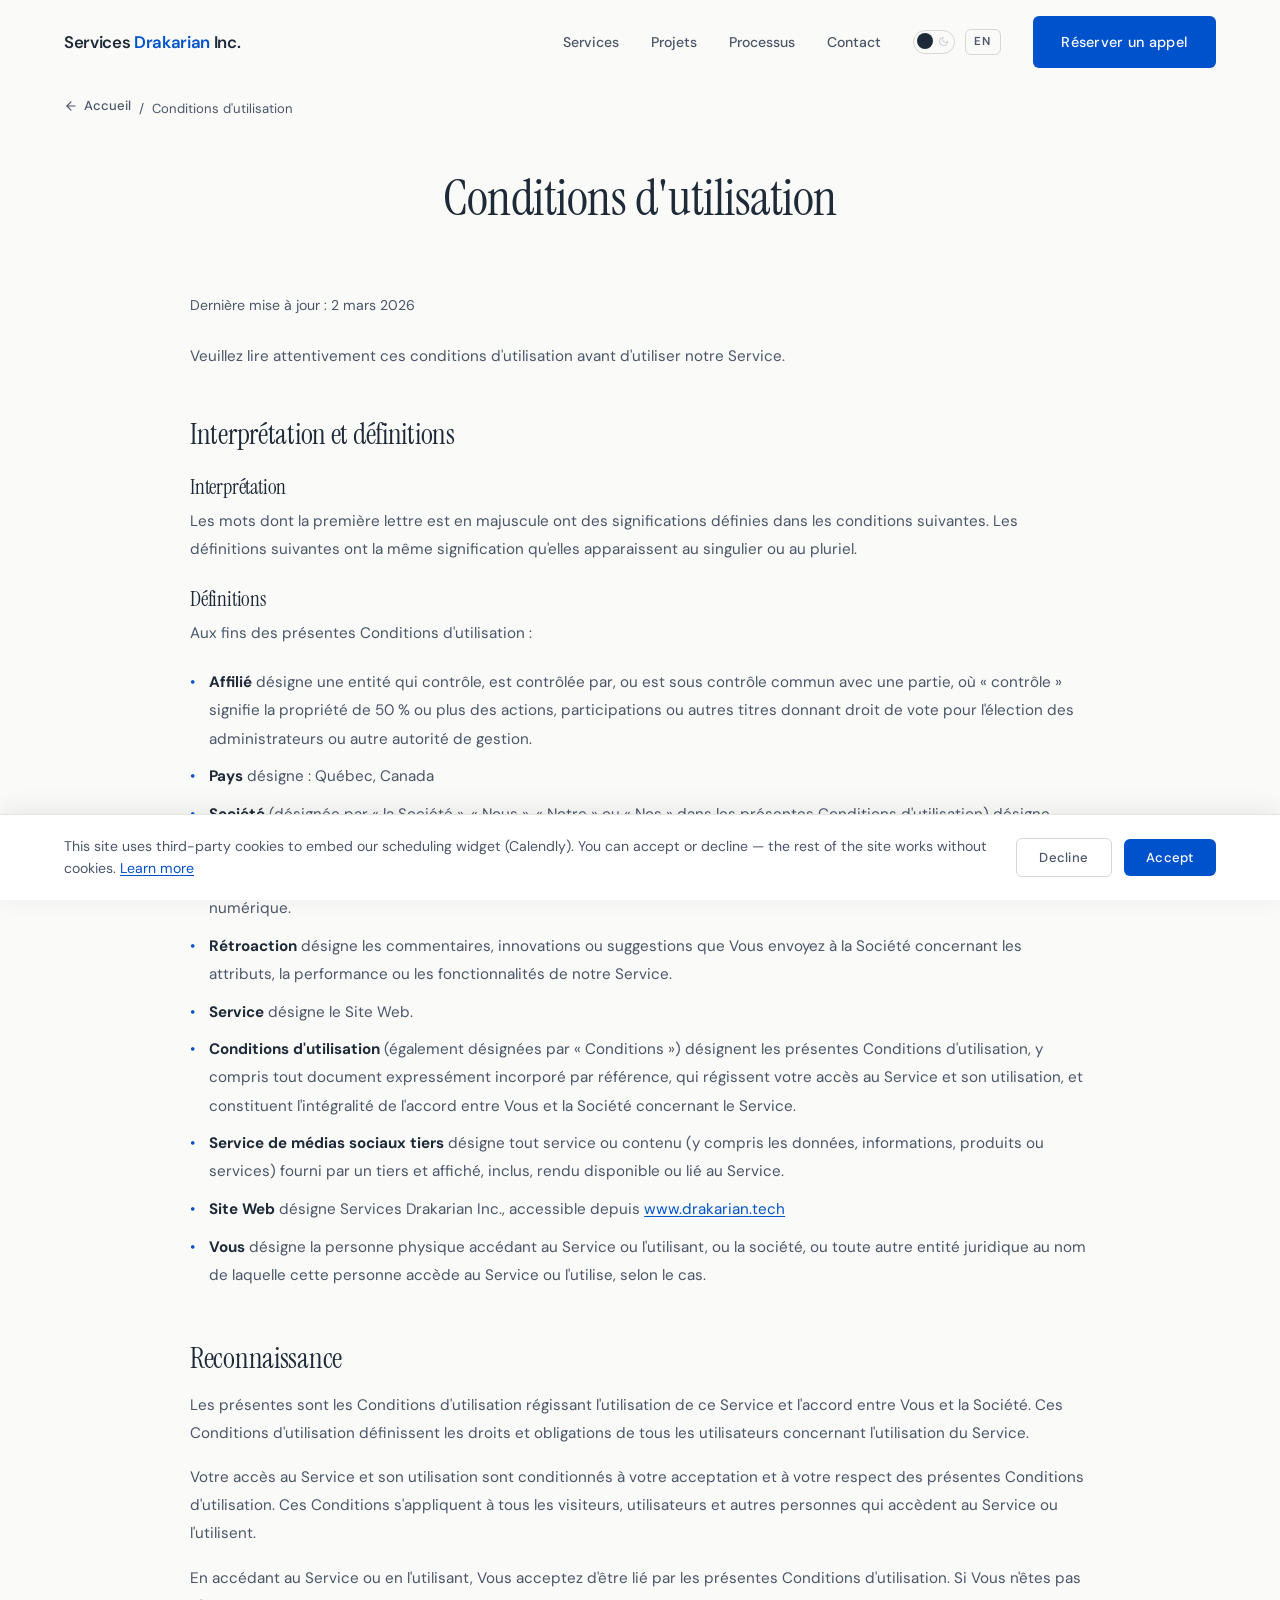
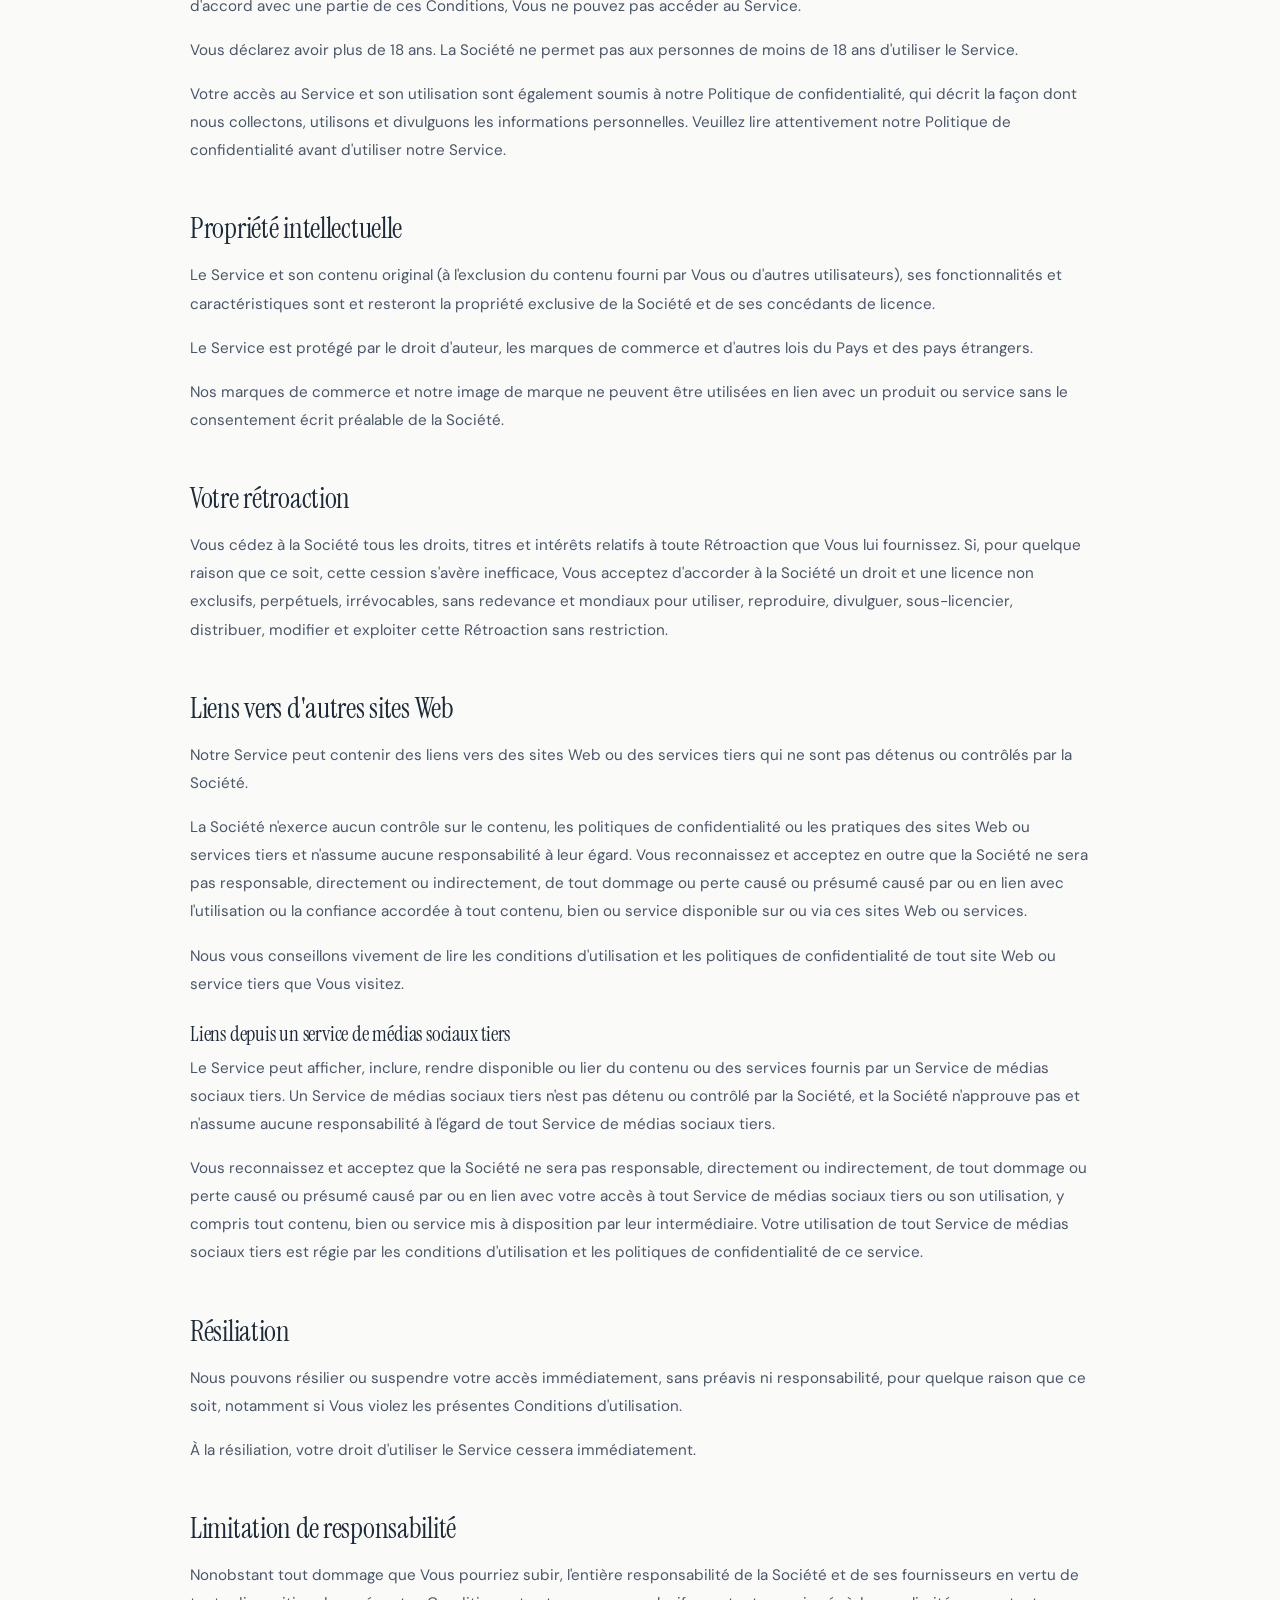
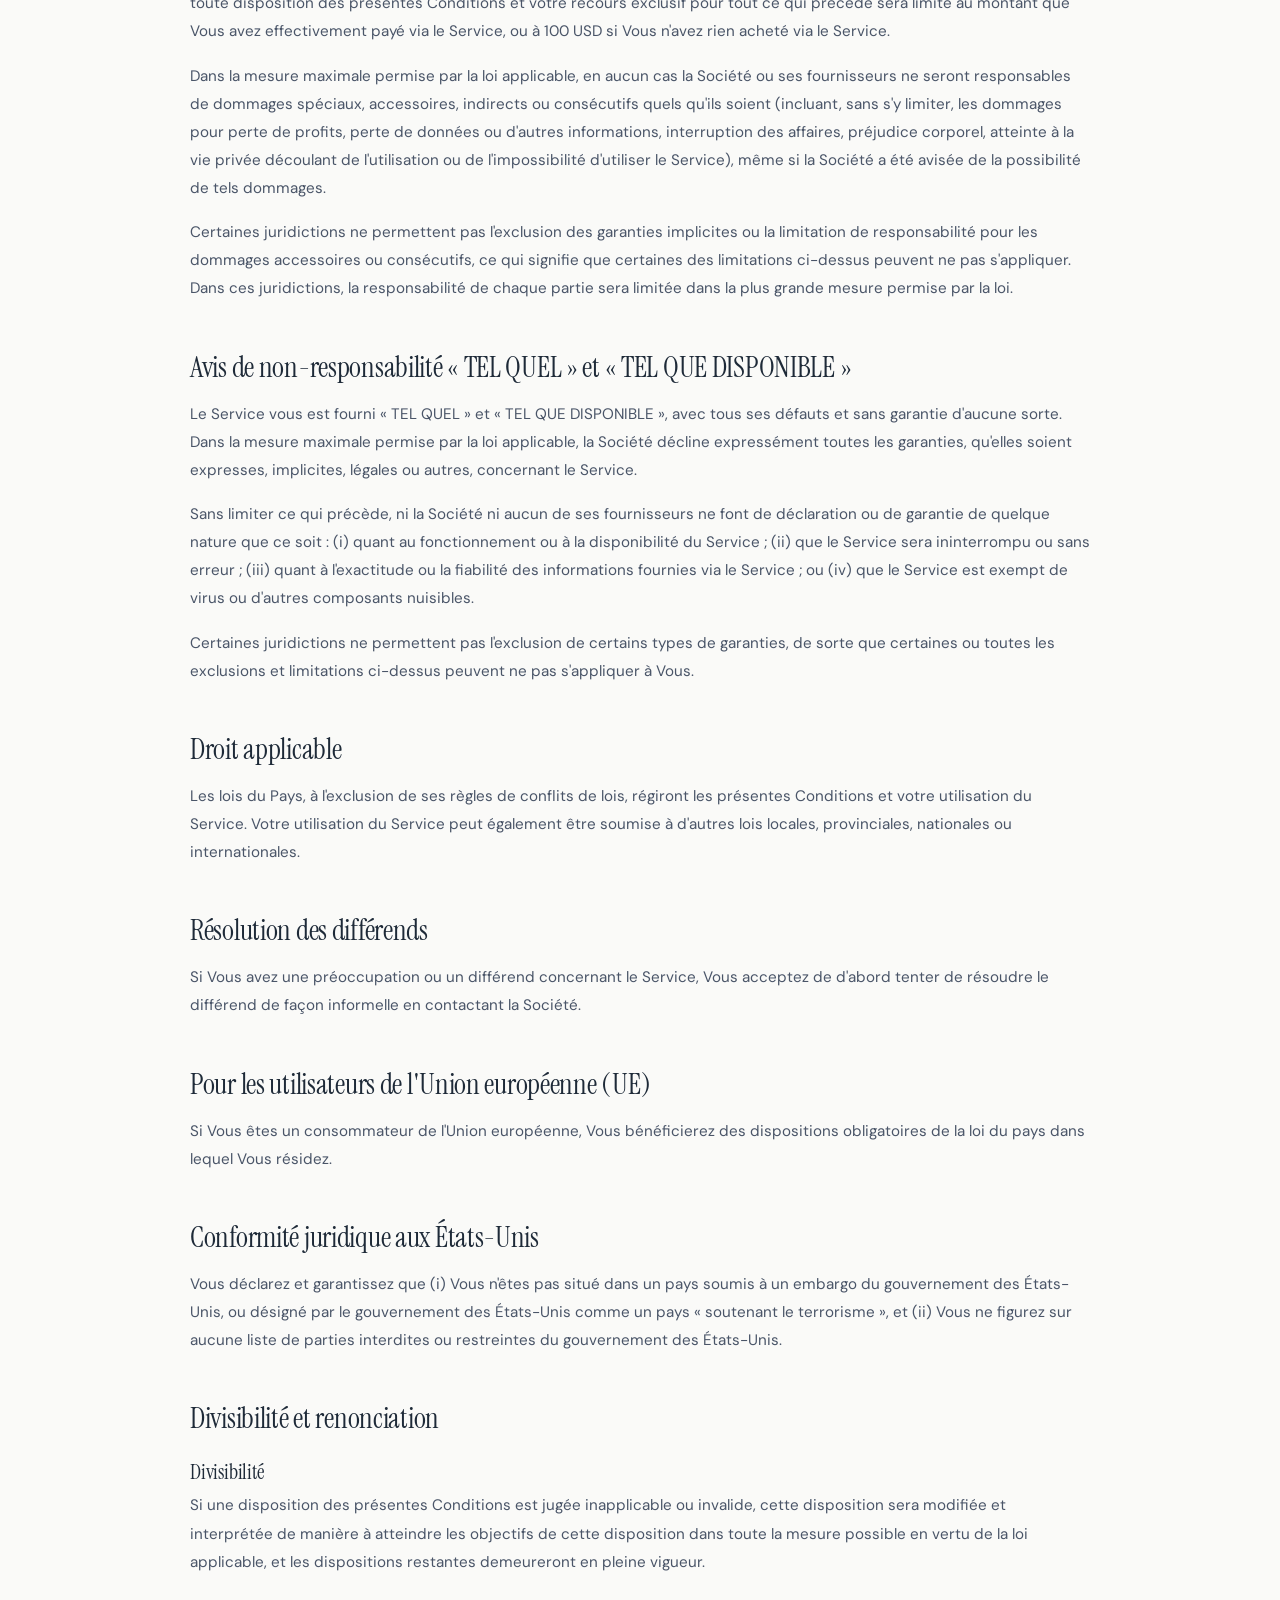
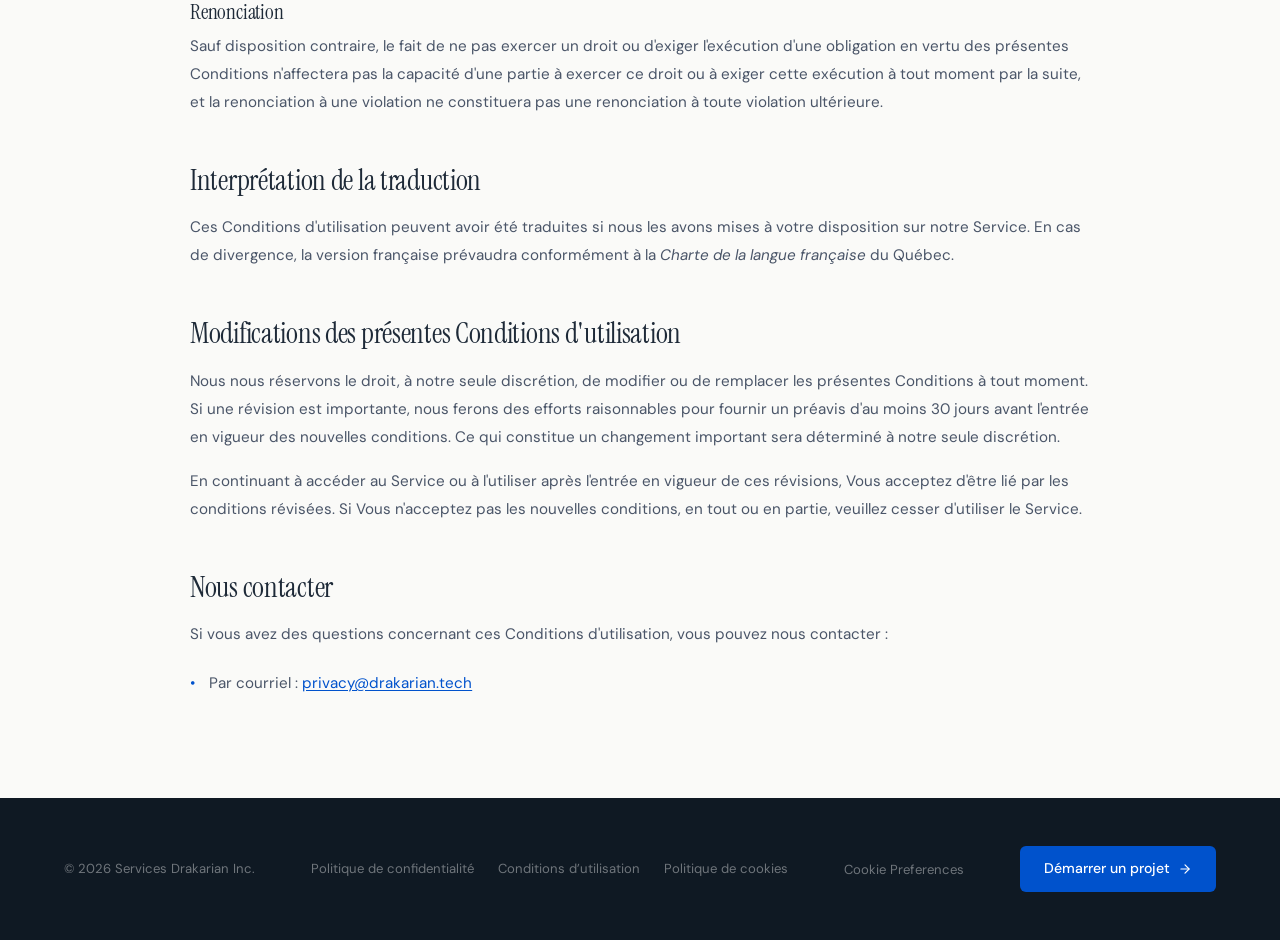
==== conditions-utilisation.html @ bc021559 "added cookie, privacy and t&cs" ====
<!DOCTYPE html>
<html lang="fr-CA">
<head>
  <meta charset="UTF-8">
  <meta name="viewport" content="width=device-width, initial-scale=1.0">
  <title>Conditions d'utilisation — Services Drakarian Inc.</title>
  <meta name="description" content="Conditions d'utilisation de Services Drakarian Inc. — consultez les conditions r&eacute;gissant l'acc&egrave;s et l'utilisation de notre site Web.">
  <meta name="robots" content="index, follow">
  <link rel="canonical" href="https://drakarian.tech/conditions-utilisation.html">
  <link rel="preconnect" href="https://fonts.googleapis.com">
  <link rel="preconnect" href="https://fonts.gstatic.com" crossorigin>
  <link href="https://fonts.googleapis.com/css2?family=DM+Sans:ital,opsz,wght@0,9..40,300;0,9..40,400;0,9..40,500;0,9..40,600;1,9..40,400&family=Instrument+Serif:ital@0;1&display=swap" rel="stylesheet">
  <script>
    (function(){
      var t = localStorage.getItem('drak-theme');
      if (!t) t = window.matchMedia('(prefers-color-scheme:dark)').matches ? 'dark' : 'light';
      document.documentElement.setAttribute('data-theme', t);
    })();
  </script>
  <link rel="icon" type="image/png" href="./favicon-96x96.png" sizes="96x96">
  <link rel="icon" type="image/svg+xml" href="./favicon.svg">
  <link rel="shortcut icon" href="./favicon.ico">
  <link rel="apple-touch-icon" sizes="180x180" href="./apple-touch-icon.png">

  <!-- Cookie Consent (GDPR / Law 25) -->
  <link rel="stylesheet" href="./cookie-consent.css">

  <style>
    :root {
      --color-bg: #FAFAF8; --color-bg-alt: #F0EFEB; --color-bg-dark: #0F1923; --color-bg-dark-alt: #162231;
      --color-text: #1E2A38; --color-text-secondary: #4A5568; --color-text-light: #CBD5E0; --color-text-on-dark: #E8ECF0;
      --color-accent: #0052CC; --color-accent-hover: #003D99; --color-accent-subtle: rgba(0,82,204,0.08);
      --color-border: #D8D6D0; --color-border-light: #E8E6E2; --color-card-bg: #FFFFFF;
      --color-nav-scrolled: rgba(250,250,248,0.92); --color-stat-bg: #FFFFFF;
      --font-heading: 'Instrument Serif', Georgia, serif; --font-body: 'DM Sans', -apple-system, sans-serif;
      --container: min(1200px, 90vw); --container-narrow: min(900px, 90vw);
      --space-xs: 0.5rem; --space-sm: 1rem; --space-md: 1.5rem; --space-lg: 3rem; --space-xl: 5rem; --space-2xl: 8rem;
      --radius: 6px; --radius-lg: 12px; --transition: 0.3s cubic-bezier(0.4,0,0.2,1);
    }
    [data-theme="dark"] {
      --color-bg: #0D1117; --color-bg-alt: #151B23; --color-bg-dark: #010409; --color-bg-dark-alt: #0D1117;
      --color-text: #E6EDF3; --color-text-secondary: #8B949E; --color-text-light: #8B949E; --color-text-on-dark: #E6EDF3;
      --color-accent: #4493F8; --color-accent-hover: #6DB1FF; --color-accent-subtle: rgba(68,147,248,0.1);
      --color-border: #30363D; --color-border-light: #21262D; --color-card-bg: #151B23;
      --color-nav-scrolled: rgba(13,17,23,0.92); --color-stat-bg: #151B23;
    }
    *, *::before, *::after { box-sizing: border-box; margin: 0; padding: 0; }
    html { scroll-behavior: smooth; scroll-padding-top: 80px; font-size: 16px; }
    body { font-family: var(--font-body); color: var(--color-text); background: var(--color-bg); line-height: 1.7; font-weight: 400; -webkit-font-smoothing: antialiased; overflow-x: hidden; transition: background 0.4s ease, color 0.4s ease; }
    a { color: inherit; text-decoration: none; }
    h1, h2, h3 { font-family: var(--font-heading); font-weight: 400; line-height: 1.15; letter-spacing: -0.01em; }
    p { color: var(--color-text-secondary); transition: color 0.4s ease; }

    /* Nav */
    .nav { position:fixed; top:0; left:0; right:0; z-index:1000; padding:1rem 0; transition:all var(--transition); background:transparent; }
    .nav.scrolled { background: var(--color-nav-scrolled); backdrop-filter:blur(20px); -webkit-backdrop-filter:blur(20px); border-bottom:1px solid var(--color-border-light); padding:0.7rem 0; }
    .nav__inner { width:var(--container); margin:0 auto; display:flex; align-items:center; justify-content:space-between; }
    .nav__logo { font-family:var(--font-body); font-size:1.05rem; font-weight:600; letter-spacing:-0.02em; color:var(--color-text); }
    .nav__logo span { color:var(--color-accent); }
    .nav__links { display:flex; align-items:center; gap:2rem; list-style:none; }
    .nav__links a:not(.btn) { font-size:0.88rem; font-weight:500; color:var(--color-text-secondary); transition:color var(--transition); }
    .nav__links a:not(.btn):hover { color:var(--color-text); }
    .btn { display:inline-flex; align-items:center; gap:0.5rem; padding:0.85rem 1.8rem; border-radius:var(--radius); font-family:var(--font-body); font-size:0.9rem; font-weight:500; letter-spacing:0.02em; cursor:pointer; border:none; transition:all var(--transition); white-space:nowrap; }
    .btn--primary { background:var(--color-accent); color:#fff; }
    .btn--primary:hover { background:var(--color-accent-hover); transform:translateY(-1px); box-shadow:0 4px 20px rgba(0,82,204,0.3); }
    [data-theme="dark"] .btn--primary:hover { box-shadow:0 4px 20px rgba(68,147,248,0.25); }
    .btn svg { width:16px; height:16px; }

    /* Toggles */
    .nav__toggles { display:flex; align-items:center; gap:0.6rem; }
    .theme-toggle {
      background:none; border:1.5px solid var(--color-border); border-radius:50px;
      cursor:pointer; width:42px; height:24px; position:relative; transition:all var(--transition); padding:0; flex-shrink:0;
    }
    .theme-toggle:hover { border-color:var(--color-accent); }
    .theme-toggle__thumb {
      width:16px; height:16px; border-radius:50%; background:var(--color-text);
      position:absolute; top:2.5px; left:3px; transition:all 0.4s cubic-bezier(0.68,-0.55,0.27,1.55);
    }
    [data-theme="dark"] .theme-toggle__thumb { left:21px; background:var(--color-accent); }
    .theme-toggle__icons { position:absolute; inset:0; display:flex; align-items:center; justify-content:space-between; padding:0 5px; pointer-events:none; }
    .theme-toggle__icons svg { width:11px; height:11px; opacity:0.5; }
    .theme-toggle__icons .icon-sun { stroke:#F59E0B; fill:none; }
    .theme-toggle__icons .icon-moon { stroke:#8B949E; fill:none; }
    .lang-toggle {
      background:none; border:1.5px solid var(--color-border); border-radius:var(--radius);
      cursor:pointer; padding:0.2rem 0.55rem; font-family:var(--font-body);
      font-size:0.72rem; font-weight:600; letter-spacing:0.06em; text-transform:uppercase;
      color:var(--color-text-secondary); transition:all var(--transition); line-height:1.5; flex-shrink:0;
    }
    .lang-toggle:hover { border-color:var(--color-accent); color:var(--color-accent); }

    .nav__right-group { display:flex; align-items:center; gap:0.6rem; }
    .nav__burger { display:none; background:none; border:none; cursor:pointer; padding:0.5rem; z-index:1001; }
    .nav__burger span { display:block; width:22px; height:1.5px; background:var(--color-text); margin:5px 0; transition:all var(--transition); }
    .nav__burger.active span:nth-child(1) { transform:rotate(45deg) translate(4px,4px); }
    .nav__burger.active span:nth-child(2) { opacity:0; }
    .nav__burger.active span:nth-child(3) { transform:rotate(-45deg) translate(5px,-5px); }
    .nav__mobile { display:none; position:fixed; inset:0; background:var(--color-bg); z-index:999; flex-direction:column; align-items:center; justify-content:center; gap:2rem; transition:background 0.4s ease; }
    .nav__mobile.active { display:flex; }
    .nav__mobile a { font-family:var(--font-heading); font-size:2rem; color:var(--color-text); }
    @media (max-width: 768px) { .nav__links { display:none; } .nav__burger { display:block; } }
    @media (min-width: 769px) { .nav__toggles--mobile { display:none !important; } }

    /* Breadcrumb */
    .breadcrumb { padding-top:calc(70px + 1.5rem); padding-bottom:0; width:var(--container); margin:0 auto; }
    .breadcrumb a { display:inline-flex; align-items:center; gap:0.35rem; font-size:0.82rem; font-weight:500; color:var(--color-text-secondary); transition:color var(--transition); }
    .breadcrumb a:hover { color:var(--color-accent); }
    .breadcrumb svg { width:14px; height:14px; }
    .breadcrumb span { font-size:0.82rem; color:var(--color-text-secondary); }

    /* Page header */
    .page-header { padding:var(--space-lg) 0 var(--space-lg); text-align:center; }
    .page-header h1 { font-size:clamp(2.2rem,4.5vw,3.2rem); margin-bottom:var(--space-sm); }

    /* Policy content */
    .policy { width:var(--container-narrow); margin:0 auto; padding:0 0 var(--space-xl); }
    .policy h2 { font-size:clamp(1.4rem,2.5vw,1.8rem); margin-top:var(--space-lg); margin-bottom:var(--space-sm); }
    .policy h3 { font-size:clamp(1.1rem,2vw,1.3rem); margin-top:var(--space-md); margin-bottom:var(--space-xs); }
    .policy p { font-size:0.95rem; line-height:1.85; margin-bottom:var(--space-sm); }
    .policy ul { list-style:none; margin-bottom:var(--space-sm); padding-left:0; }
    .policy ul li { font-size:0.95rem; line-height:1.85; color:var(--color-text-secondary); padding:0.3rem 0 0.3rem 1.2rem; position:relative; }
    .policy ul li::before { content:'\2022'; color:var(--color-accent); position:absolute; left:0; }
    .policy ul li strong { color:var(--color-text); }
    .policy a { color:var(--color-accent); text-decoration:underline; text-underline-offset:2px; }
    .policy a:hover { color:var(--color-accent-hover); }
    .policy .updated { font-size:0.88rem; color:var(--color-text-secondary); margin-bottom:var(--space-md); }

    /* Footer */
    .footer { padding:var(--space-lg) 0; background:var(--color-bg-dark); }
    .footer__inner { width:var(--container); margin:0 auto; display:flex; align-items:center; justify-content:space-between; flex-wrap:wrap; gap:1rem; }
    .footer__copy { font-size:0.82rem; color:rgba(255,255,255,0.4); }
    .footer__links { display:flex; gap:1.5rem; flex-wrap:wrap; }
    .footer__links a { font-size:0.82rem; color:rgba(255,255,255,0.4); transition:color var(--transition); }
    .footer__links a:hover { color:#fff; }
    .footer__cta { display:inline-flex; align-items:center; gap:0.5rem; padding:0.7rem 1.5rem; background:var(--color-accent); color:#fff; border-radius:var(--radius); font-size:0.88rem; font-weight:500; transition:all var(--transition); }
    .footer__cta:hover { background:var(--color-accent-hover); transform:translateY(-1px); }
    .footer__cta svg { width:14px; height:14px; }
    @media (max-width: 640px) { .footer__inner { flex-direction:column; text-align:center; } .footer__links { justify-content:center; } }
  </style>
</head>
<body>

  <!-- ===== Navigation ===== -->
  <nav class="nav" id="nav" aria-label="Navigation principale">
    <div class="nav__inner">
      <a href="./" class="nav__logo">Services <span>Drakarian</span> Inc.</a>

      <ul class="nav__links">
        <li><a href="./#services">Services</a></li>
        <li><a href="./#projects">Projets</a></li>
        <li><a href="./#process">Processus</a></li>
        <li><a href="./#contact">Contact</a></li>
        <li>
          <div class="nav__toggles">
            <button class="theme-toggle" aria-label="Basculer le mode sombre">
              <div class="theme-toggle__icons">
                <svg class="icon-sun" viewBox="0 0 24 24" stroke-width="2" stroke-linecap="round"><circle cx="12" cy="12" r="5"/><path d="M12 1v2M12 21v2M4.22 4.22l1.42 1.42M18.36 18.36l1.42 1.42M1 12h2M21 12h2M4.22 19.78l1.42-1.42M18.36 5.64l1.42-1.42"/></svg>
                <svg class="icon-moon" viewBox="0 0 24 24" stroke-width="2" stroke-linecap="round"><path d="M21 12.79A9 9 0 1 1 11.21 3 7 7 0 0 0 21 12.79z"/></svg>
              </div>
              <div class="theme-toggle__thumb"></div>
            </button>
            <button class="lang-toggle">EN</button>
          </div>
        </li>
        <li><a href="./#contact" class="btn btn--primary">R&eacute;server un appel</a></li>
      </ul>

      <div class="nav__right-group nav__toggles--mobile">
        <div class="nav__toggles">
          <button class="theme-toggle" aria-label="Basculer le mode sombre">
            <div class="theme-toggle__icons">
              <svg class="icon-sun" viewBox="0 0 24 24" stroke-width="2" stroke-linecap="round"><circle cx="12" cy="12" r="5"/><path d="M12 1v2M12 21v2M4.22 4.22l1.42 1.42M18.36 18.36l1.42 1.42M1 12h2M21 12h2M4.22 19.78l1.42-1.42M18.36 5.64l1.42-1.42"/></svg>
              <svg class="icon-moon" viewBox="0 0 24 24" stroke-width="2" stroke-linecap="round"><path d="M21 12.79A9 9 0 1 1 11.21 3 7 7 0 0 0 21 12.79z"/></svg>
            </div>
            <div class="theme-toggle__thumb"></div>
          </button>
          <button class="lang-toggle">EN</button>
        </div>
        <button class="nav__burger" id="burger" aria-label="Ouvrir le menu">
          <span></span><span></span><span></span>
        </button>
      </div>
    </div>
  </nav>

  <div class="nav__mobile" id="mobile-menu">
    <a href="./#services" class="mobile-link">Services</a>
    <a href="./#projects" class="mobile-link">Projets</a>
    <a href="./#process" class="mobile-link">Processus</a>
    <a href="./#contact" class="mobile-link">Contact</a>
    <a href="./#contact" class="btn btn--primary mobile-link">R&eacute;server un appel</a>
  </div>

  <!-- Breadcrumb -->
  <div class="breadcrumb">
    <a href="./">
      <svg viewBox="0 0 24 24" fill="none" stroke="currentColor" stroke-width="2" stroke-linecap="round" stroke-linejoin="round"><path d="M19 12H5"/><path d="m12 19-7-7 7-7"/></svg>
      Accueil
    </a>
    <span>&nbsp;/&nbsp;</span>
    <span>Conditions d'utilisation</span>
  </div>

  <!-- Header -->
  <header class="page-header">
    <h1>Conditions d'utilisation</h1>
  </header>

  <!-- Policy content -->
  <article class="policy">
    <p class="updated">Derni&egrave;re mise &agrave; jour : 2 mars 2026</p>
    <p>Veuillez lire attentivement ces conditions d'utilisation avant d'utiliser notre Service.</p>

    <h2>Interpr&eacute;tation et d&eacute;finitions</h2>
    <h3>Interpr&eacute;tation</h3>
    <p>Les mots dont la premi&egrave;re lettre est en majuscule ont des significations d&eacute;finies dans les conditions suivantes. Les d&eacute;finitions suivantes ont la m&ecirc;me signification qu'elles apparaissent au singulier ou au pluriel.</p>
    <h3>D&eacute;finitions</h3>
    <p>Aux fins des pr&eacute;sentes Conditions d'utilisation :</p>
    <ul>
      <li><strong>Affili&eacute;</strong> d&eacute;signe une entit&eacute; qui contr&ocirc;le, est contr&ocirc;l&eacute;e par, ou est sous contr&ocirc;le commun avec une partie, o&ugrave; &laquo;&nbsp;contr&ocirc;le&nbsp;&raquo; signifie la propri&eacute;t&eacute; de 50 % ou plus des actions, participations ou autres titres donnant droit de vote pour l'&eacute;lection des administrateurs ou autre autorit&eacute; de gestion.</li>
      <li><strong>Pays</strong> d&eacute;signe : Qu&eacute;bec, Canada</li>
      <li><strong>Soci&eacute;t&eacute;</strong> (d&eacute;sign&eacute;e par &laquo;&nbsp;la Soci&eacute;t&eacute;&nbsp;&raquo;, &laquo;&nbsp;Nous&nbsp;&raquo;, &laquo;&nbsp;Notre&nbsp;&raquo; ou &laquo;&nbsp;Nos&nbsp;&raquo; dans les pr&eacute;sentes Conditions d'utilisation) d&eacute;signe Services Drakarian Inc., 913-1310 rue Ottawa, H3C 0W9, Montr&eacute;al, QC, Canada.</li>
      <li><strong>Appareil</strong> d&eacute;signe tout appareil pouvant acc&eacute;der au Service, tel qu'un ordinateur, un t&eacute;l&eacute;phone cellulaire ou une tablette num&eacute;rique.</li>
      <li><strong>R&eacute;troaction</strong> d&eacute;signe les commentaires, innovations ou suggestions que Vous envoyez &agrave; la Soci&eacute;t&eacute; concernant les attributs, la performance ou les fonctionnalit&eacute;s de notre Service.</li>
      <li><strong>Service</strong> d&eacute;signe le Site Web.</li>
      <li><strong>Conditions d'utilisation</strong> (&eacute;galement d&eacute;sign&eacute;es par &laquo;&nbsp;Conditions&nbsp;&raquo;) d&eacute;signent les pr&eacute;sentes Conditions d'utilisation, y compris tout document express&eacute;ment incorpor&eacute; par r&eacute;f&eacute;rence, qui r&eacute;gissent votre acc&egrave;s au Service et son utilisation, et constituent l'int&eacute;gralit&eacute; de l'accord entre Vous et la Soci&eacute;t&eacute; concernant le Service.</li>
      <li><strong>Service de m&eacute;dias sociaux tiers</strong> d&eacute;signe tout service ou contenu (y compris les donn&eacute;es, informations, produits ou services) fourni par un tiers et affich&eacute;, inclus, rendu disponible ou li&eacute; au Service.</li>
      <li><strong>Site Web</strong> d&eacute;signe Services Drakarian Inc., accessible depuis <a href="https://www.drakarian.tech" rel="external nofollow noopener" target="_blank">www.drakarian.tech</a></li>
      <li><strong>Vous</strong> d&eacute;signe la personne physique acc&eacute;dant au Service ou l'utilisant, ou la soci&eacute;t&eacute;, ou toute autre entit&eacute; juridique au nom de laquelle cette personne acc&egrave;de au Service ou l'utilise, selon le cas.</li>
    </ul>

    <h2>Reconnaissance</h2>
    <p>Les pr&eacute;sentes sont les Conditions d'utilisation r&eacute;gissant l'utilisation de ce Service et l'accord entre Vous et la Soci&eacute;t&eacute;. Ces Conditions d'utilisation d&eacute;finissent les droits et obligations de tous les utilisateurs concernant l'utilisation du Service.</p>
    <p>Votre acc&egrave;s au Service et son utilisation sont conditionn&eacute;s &agrave; votre acceptation et &agrave; votre respect des pr&eacute;sentes Conditions d'utilisation. Ces Conditions s'appliquent &agrave; tous les visiteurs, utilisateurs et autres personnes qui acc&egrave;dent au Service ou l'utilisent.</p>
    <p>En acc&eacute;dant au Service ou en l'utilisant, Vous acceptez d'&ecirc;tre li&eacute; par les pr&eacute;sentes Conditions d'utilisation. Si Vous n'&ecirc;tes pas d'accord avec une partie de ces Conditions, Vous ne pouvez pas acc&eacute;der au Service.</p>
    <p>Vous d&eacute;clarez avoir plus de 18 ans. La Soci&eacute;t&eacute; ne permet pas aux personnes de moins de 18 ans d'utiliser le Service.</p>
    <p>Votre acc&egrave;s au Service et son utilisation sont &eacute;galement soumis &agrave; notre Politique de confidentialit&eacute;, qui d&eacute;crit la fa&ccedil;on dont nous collectons, utilisons et divulguons les informations personnelles. Veuillez lire attentivement notre Politique de confidentialit&eacute; avant d'utiliser notre Service.</p>

    <h2>Propri&eacute;t&eacute; intellectuelle</h2>
    <p>Le Service et son contenu original (&agrave; l'exclusion du contenu fourni par Vous ou d'autres utilisateurs), ses fonctionnalit&eacute;s et caract&eacute;ristiques sont et resteront la propri&eacute;t&eacute; exclusive de la Soci&eacute;t&eacute; et de ses conc&eacute;dants de licence.</p>
    <p>Le Service est prot&eacute;g&eacute; par le droit d'auteur, les marques de commerce et d'autres lois du Pays et des pays &eacute;trangers.</p>
    <p>Nos marques de commerce et notre image de marque ne peuvent &ecirc;tre utilis&eacute;es en lien avec un produit ou service sans le consentement &eacute;crit pr&eacute;alable de la Soci&eacute;t&eacute;.</p>

    <h2>Votre r&eacute;troaction</h2>
    <p>Vous c&eacute;dez &agrave; la Soci&eacute;t&eacute; tous les droits, titres et int&eacute;r&ecirc;ts relatifs &agrave; toute R&eacute;troaction que Vous lui fournissez. Si, pour quelque raison que ce soit, cette cession s'av&egrave;re inefficace, Vous acceptez d'accorder &agrave; la Soci&eacute;t&eacute; un droit et une licence non exclusifs, perp&eacute;tuels, irr&eacute;vocables, sans redevance et mondiaux pour utiliser, reproduire, divulguer, sous-licencier, distribuer, modifier et exploiter cette R&eacute;troaction sans restriction.</p>

    <h2>Liens vers d'autres sites Web</h2>
    <p>Notre Service peut contenir des liens vers des sites Web ou des services tiers qui ne sont pas d&eacute;tenus ou contr&ocirc;l&eacute;s par la Soci&eacute;t&eacute;.</p>
    <p>La Soci&eacute;t&eacute; n'exerce aucun contr&ocirc;le sur le contenu, les politiques de confidentialit&eacute; ou les pratiques des sites Web ou services tiers et n'assume aucune responsabilit&eacute; &agrave; leur &eacute;gard. Vous reconnaissez et acceptez en outre que la Soci&eacute;t&eacute; ne sera pas responsable, directement ou indirectement, de tout dommage ou perte caus&eacute; ou pr&eacute;sum&eacute; caus&eacute; par ou en lien avec l'utilisation ou la confiance accord&eacute;e &agrave; tout contenu, bien ou service disponible sur ou via ces sites Web ou services.</p>
    <p>Nous vous conseillons vivement de lire les conditions d'utilisation et les politiques de confidentialit&eacute; de tout site Web ou service tiers que Vous visitez.</p>
    <h3>Liens depuis un service de m&eacute;dias sociaux tiers</h3>
    <p>Le Service peut afficher, inclure, rendre disponible ou lier du contenu ou des services fournis par un Service de m&eacute;dias sociaux tiers. Un Service de m&eacute;dias sociaux tiers n'est pas d&eacute;tenu ou contr&ocirc;l&eacute; par la Soci&eacute;t&eacute;, et la Soci&eacute;t&eacute; n'approuve pas et n'assume aucune responsabilit&eacute; &agrave; l'&eacute;gard de tout Service de m&eacute;dias sociaux tiers.</p>
    <p>Vous reconnaissez et acceptez que la Soci&eacute;t&eacute; ne sera pas responsable, directement ou indirectement, de tout dommage ou perte caus&eacute; ou pr&eacute;sum&eacute; caus&eacute; par ou en lien avec votre acc&egrave;s &agrave; tout Service de m&eacute;dias sociaux tiers ou son utilisation, y compris tout contenu, bien ou service mis &agrave; disposition par leur interm&eacute;diaire. Votre utilisation de tout Service de m&eacute;dias sociaux tiers est r&eacute;gie par les conditions d'utilisation et les politiques de confidentialit&eacute; de ce service.</p>

    <h2>R&eacute;siliation</h2>
    <p>Nous pouvons r&eacute;silier ou suspendre votre acc&egrave;s imm&eacute;diatement, sans pr&eacute;avis ni responsabilit&eacute;, pour quelque raison que ce soit, notamment si Vous violez les pr&eacute;sentes Conditions d'utilisation.</p>
    <p>&Agrave; la r&eacute;siliation, votre droit d'utiliser le Service cessera imm&eacute;diatement.</p>

    <h2>Limitation de responsabilit&eacute;</h2>
    <p>Nonobstant tout dommage que Vous pourriez subir, l'enti&egrave;re responsabilit&eacute; de la Soci&eacute;t&eacute; et de ses fournisseurs en vertu de toute disposition des pr&eacute;sentes Conditions et votre recours exclusif pour tout ce qui pr&eacute;c&egrave;de sera limit&eacute; au montant que Vous avez effectivement pay&eacute; via le Service, ou &agrave; 100 USD si Vous n'avez rien achet&eacute; via le Service.</p>
    <p>Dans la mesure maximale permise par la loi applicable, en aucun cas la Soci&eacute;t&eacute; ou ses fournisseurs ne seront responsables de dommages sp&eacute;ciaux, accessoires, indirects ou cons&eacute;cutifs quels qu'ils soient (incluant, sans s'y limiter, les dommages pour perte de profits, perte de donn&eacute;es ou d'autres informations, interruption des affaires, pr&eacute;judice corporel, atteinte &agrave; la vie priv&eacute;e d&eacute;coulant de l'utilisation ou de l'impossibilit&eacute; d'utiliser le Service), m&ecirc;me si la Soci&eacute;t&eacute; a &eacute;t&eacute; avis&eacute;e de la possibilit&eacute; de tels dommages.</p>
    <p>Certaines juridictions ne permettent pas l'exclusion des garanties implicites ou la limitation de responsabilit&eacute; pour les dommages accessoires ou cons&eacute;cutifs, ce qui signifie que certaines des limitations ci-dessus peuvent ne pas s'appliquer. Dans ces juridictions, la responsabilit&eacute; de chaque partie sera limit&eacute;e dans la plus grande mesure permise par la loi.</p>

    <h2>Avis de non-responsabilit&eacute; &laquo;&nbsp;TEL QUEL&nbsp;&raquo; et &laquo;&nbsp;TEL QUE DISPONIBLE&nbsp;&raquo;</h2>
    <p>Le Service vous est fourni &laquo;&nbsp;TEL QUEL&nbsp;&raquo; et &laquo;&nbsp;TEL QUE DISPONIBLE&nbsp;&raquo;, avec tous ses d&eacute;fauts et sans garantie d'aucune sorte. Dans la mesure maximale permise par la loi applicable, la Soci&eacute;t&eacute; d&eacute;cline express&eacute;ment toutes les garanties, qu'elles soient expresses, implicites, l&eacute;gales ou autres, concernant le Service.</p>
    <p>Sans limiter ce qui pr&eacute;c&egrave;de, ni la Soci&eacute;t&eacute; ni aucun de ses fournisseurs ne font de d&eacute;claration ou de garantie de quelque nature que ce soit : (i) quant au fonctionnement ou &agrave; la disponibilit&eacute; du Service ; (ii) que le Service sera ininterrompu ou sans erreur ; (iii) quant &agrave; l'exactitude ou la fiabilit&eacute; des informations fournies via le Service ; ou (iv) que le Service est exempt de virus ou d'autres composants nuisibles.</p>
    <p>Certaines juridictions ne permettent pas l'exclusion de certains types de garanties, de sorte que certaines ou toutes les exclusions et limitations ci-dessus peuvent ne pas s'appliquer &agrave; Vous.</p>

    <h2>Droit applicable</h2>
    <p>Les lois du Pays, &agrave; l'exclusion de ses r&egrave;gles de conflits de lois, r&eacute;giront les pr&eacute;sentes Conditions et votre utilisation du Service. Votre utilisation du Service peut &eacute;galement &ecirc;tre soumise &agrave; d'autres lois locales, provinciales, nationales ou internationales.</p>

    <h2>R&eacute;solution des diff&eacute;rends</h2>
    <p>Si Vous avez une pr&eacute;occupation ou un diff&eacute;rend concernant le Service, Vous acceptez de d'abord tenter de r&eacute;soudre le diff&eacute;rend de fa&ccedil;on informelle en contactant la Soci&eacute;t&eacute;.</p>

    <h2>Pour les utilisateurs de l'Union europ&eacute;enne (UE)</h2>
    <p>Si Vous &ecirc;tes un consommateur de l'Union europ&eacute;enne, Vous b&eacute;n&eacute;ficierez des dispositions obligatoires de la loi du pays dans lequel Vous r&eacute;sidez.</p>

    <h2>Conformit&eacute; juridique aux &Eacute;tats-Unis</h2>
    <p>Vous d&eacute;clarez et garantissez que (i) Vous n'&ecirc;tes pas situ&eacute; dans un pays soumis &agrave; un embargo du gouvernement des &Eacute;tats-Unis, ou d&eacute;sign&eacute; par le gouvernement des &Eacute;tats-Unis comme un pays &laquo;&nbsp;soutenant le terrorisme&nbsp;&raquo;, et (ii) Vous ne figurez sur aucune liste de parties interdites ou restreintes du gouvernement des &Eacute;tats-Unis.</p>

    <h2>Divisibilit&eacute; et renonciation</h2>
    <h3>Divisibilit&eacute;</h3>
    <p>Si une disposition des pr&eacute;sentes Conditions est jug&eacute;e inapplicable ou invalide, cette disposition sera modifi&eacute;e et interpr&eacute;t&eacute;e de mani&egrave;re &agrave; atteindre les objectifs de cette disposition dans toute la mesure possible en vertu de la loi applicable, et les dispositions restantes demeureront en pleine vigueur.</p>
    <h3>Renonciation</h3>
    <p>Sauf disposition contraire, le fait de ne pas exercer un droit ou d'exiger l'ex&eacute;cution d'une obligation en vertu des pr&eacute;sentes Conditions n'affectera pas la capacit&eacute; d'une partie &agrave; exercer ce droit ou &agrave; exiger cette ex&eacute;cution &agrave; tout moment par la suite, et la renonciation &agrave; une violation ne constituera pas une renonciation &agrave; toute violation ult&eacute;rieure.</p>

    <h2>Interpr&eacute;tation de la traduction</h2>
    <p>Ces Conditions d'utilisation peuvent avoir &eacute;t&eacute; traduites si nous les avons mises &agrave; votre disposition sur notre Service. En cas de divergence, la version fran&ccedil;aise pr&eacute;vaudra conform&eacute;ment &agrave; la <em>Charte de la langue fran&ccedil;aise</em> du Qu&eacute;bec.</p>

    <h2>Modifications des pr&eacute;sentes Conditions d'utilisation</h2>
    <p>Nous nous r&eacute;servons le droit, &agrave; notre seule discr&eacute;tion, de modifier ou de remplacer les pr&eacute;sentes Conditions &agrave; tout moment. Si une r&eacute;vision est importante, nous ferons des efforts raisonnables pour fournir un pr&eacute;avis d'au moins 30 jours avant l'entr&eacute;e en vigueur des nouvelles conditions. Ce qui constitue un changement important sera d&eacute;termin&eacute; &agrave; notre seule discr&eacute;tion.</p>
    <p>En continuant &agrave; acc&eacute;der au Service ou &agrave; l'utiliser apr&egrave;s l'entr&eacute;e en vigueur de ces r&eacute;visions, Vous acceptez d'&ecirc;tre li&eacute; par les conditions r&eacute;vis&eacute;es. Si Vous n'acceptez pas les nouvelles conditions, en tout ou en partie, veuillez cesser d'utiliser le Service.</p>

    <h2>Nous contacter</h2>
    <p>Si vous avez des questions concernant ces Conditions d'utilisation, vous pouvez nous contacter :</p>
    <ul>
      <li>Par courriel : <a href="mailto:privacy@drakarian.tech">privacy@drakarian.tech</a></li>
    </ul>
  </article>

  <!-- Footer -->
  <footer class="footer">
    <div class="footer__inner">
      <div class="footer__copy">&copy; 2026 Services Drakarian Inc.</div>
      <div class="footer__links">
        <a href="./politique-confidentialite.html">Politique de confidentialit&eacute;</a>
        <a href="./conditions-utilisation.html">Conditions d&rsquo;utilisation</a>
        <a href="./politique-cookies.html">Politique de cookies</a>
      </div>
      <button class="cc-prefs-link">Pr&eacute;f&eacute;rences cookies</button>
      <a href="./#contact" class="footer__cta">
        D&eacute;marrer un projet
        <svg viewBox="0 0 24 24" fill="none" stroke="currentColor" stroke-width="2" stroke-linecap="round" stroke-linejoin="round"><path d="M5 12h14"/><path d="m12 5 7 7-7 7"/></svg>
      </a>
    </div>
  </footer>

  <script>
    // This page is statically French — lang toggle redirects to the English version
    function setTheme(theme) { document.documentElement.setAttribute('data-theme', theme); localStorage.setItem('drak-theme', theme); }
    document.addEventListener('DOMContentLoaded', () => {
      document.querySelectorAll('.theme-toggle').forEach(btn => btn.addEventListener('click', () => setTheme(document.documentElement.getAttribute('data-theme') === 'dark' ? 'light' : 'dark')));
      document.querySelectorAll('.lang-toggle').forEach(btn => btn.addEventListener('click', () => {
        localStorage.setItem('drak-lang', 'en');
        window.location.href = './terms-and-conditions.html';
      }));

      // Sticky nav
      const nav = document.getElementById('nav');
      if (nav) window.addEventListener('scroll', () => nav.classList.toggle('scrolled', window.scrollY > 40));

      // Mobile burger
      const burger = document.getElementById('burger');
      const mobileMenu = document.getElementById('mobile-menu');
      if (burger && mobileMenu) {
        burger.addEventListener('click', () => {
          burger.classList.toggle('active');
          mobileMenu.classList.toggle('active');
          document.body.style.overflow = mobileMenu.classList.contains('active') ? 'hidden' : '';
        });
        document.querySelectorAll('.mobile-link').forEach(link => {
          link.addEventListener('click', () => {
            burger.classList.remove('active');
            mobileMenu.classList.remove('active');
            document.body.style.overflow = '';
          });
        });
      }
    });
  </script>

  <!-- Cookie Consent (GDPR / Law 25) -->
  <script src="./cookie-consent.js"></script>
</body>
</html>
---- cookie-consent.css ----
/* ===== Cookie Consent Banner ===== */
/* GDPR / Quebec Law 25 compliant cookie consent banner */

.cc-banner {
  position: fixed;
  bottom: 0;
  left: 0;
  right: 0;
  z-index: 10000;
  background: var(--color-card-bg);
  border-top: 1px solid var(--color-border-light);
  box-shadow: 0 -4px 24px rgba(0, 0, 0, 0.08);
  padding: 1.25rem 0;
  opacity: 0;
  transform: translateY(100%);
  transition: opacity 0.4s ease, transform 0.4s ease;
  pointer-events: none;
}

.cc-banner.cc-visible {
  opacity: 1;
  transform: translateY(0);
  pointer-events: auto;
}

[data-theme="dark"] .cc-banner {
  box-shadow: 0 -4px 24px rgba(0, 0, 0, 0.3);
}

.cc-banner__inner {
  width: min(1200px, 90vw);
  margin: 0 auto;
  display: flex;
  align-items: center;
  justify-content: space-between;
  gap: 1.5rem;
}

.cc-banner__text {
  font-family: var(--font-body);
  font-size: 0.88rem;
  line-height: 1.6;
  color: var(--color-text-secondary);
  flex: 1;
}

.cc-banner__actions {
  display: flex;
  align-items: center;
  gap: 0.75rem;
  flex-shrink: 0;
}

.cc-btn {
  font-family: var(--font-body);
  font-size: 0.82rem;
  font-weight: 500;
  letter-spacing: 0.02em;
  padding: 0.6rem 1.4rem;
  border-radius: var(--radius);
  cursor: pointer;
  border: none;
  transition: all 0.3s cubic-bezier(0.4, 0, 0.2, 1);
  white-space: nowrap;
}

.cc-btn--accept {
  background: var(--color-accent);
  color: #fff;
}

.cc-btn--accept:hover {
  background: var(--color-accent-hover);
  transform: translateY(-1px);
  box-shadow: 0 4px 20px rgba(0, 82, 204, 0.3);
}

[data-theme="dark"] .cc-btn--accept:hover {
  box-shadow: 0 4px 20px rgba(68, 147, 248, 0.25);
}

.cc-btn--decline {
  background: transparent;
  color: var(--color-text-secondary);
  border: 1.5px solid var(--color-border);
}

.cc-btn--decline:hover {
  border-color: var(--color-text-secondary);
  color: var(--color-text);
}

/* Calendly declined fallback message */
.calendly-fallback {
  display: flex;
  flex-direction: column;
  align-items: center;
  justify-content: center;
  text-align: center;
  padding: 2rem;
  height: 100%;
  min-height: 700px;
}

.calendly-fallback__text {
  font-family: var(--font-body);
  font-size: 0.95rem;
  line-height: 1.7;
  color: rgba(255, 255, 255, 0.5);
  max-width: 320px;
  margin-bottom: 1.25rem;
}

.calendly-fallback__link {
  display: inline-flex;
  align-items: center;
  gap: 0.5rem;
  padding: 0.7rem 1.5rem;
  background: var(--color-accent);
  color: #fff;
  border-radius: var(--radius);
  font-family: var(--font-body);
  font-size: 0.88rem;
  font-weight: 500;
  transition: all 0.3s cubic-bezier(0.4, 0, 0.2, 1);
}

.calendly-fallback__link:hover {
  background: var(--color-accent-hover);
  transform: translateY(-1px);
}

.calendly-fallback__link svg {
  width: 14px;
  height: 14px;
}

/* Footer cookie preferences link */
.cc-prefs-link {
  font-size: 0.82rem;
  color: rgba(255, 255, 255, 0.4);
  transition: color 0.3s cubic-bezier(0.4, 0, 0.2, 1);
  cursor: pointer;
  background: none;
  border: none;
  font-family: var(--font-body);
  padding: 0;
}

.cc-prefs-link:hover {
  color: #fff;
}

/* projects.html footer variant */
.footer .cc-prefs-link {
  font-size: 0.82rem;
  color: rgba(255, 255, 255, 0.4);
}

.footer .cc-prefs-link:hover {
  color: #fff;
}

@media (max-width: 640px) {
  .cc-banner__inner {
    flex-direction: column;
    text-align: center;
  }

  .cc-banner__actions {
    width: 100%;
    justify-content: center;
  }
}
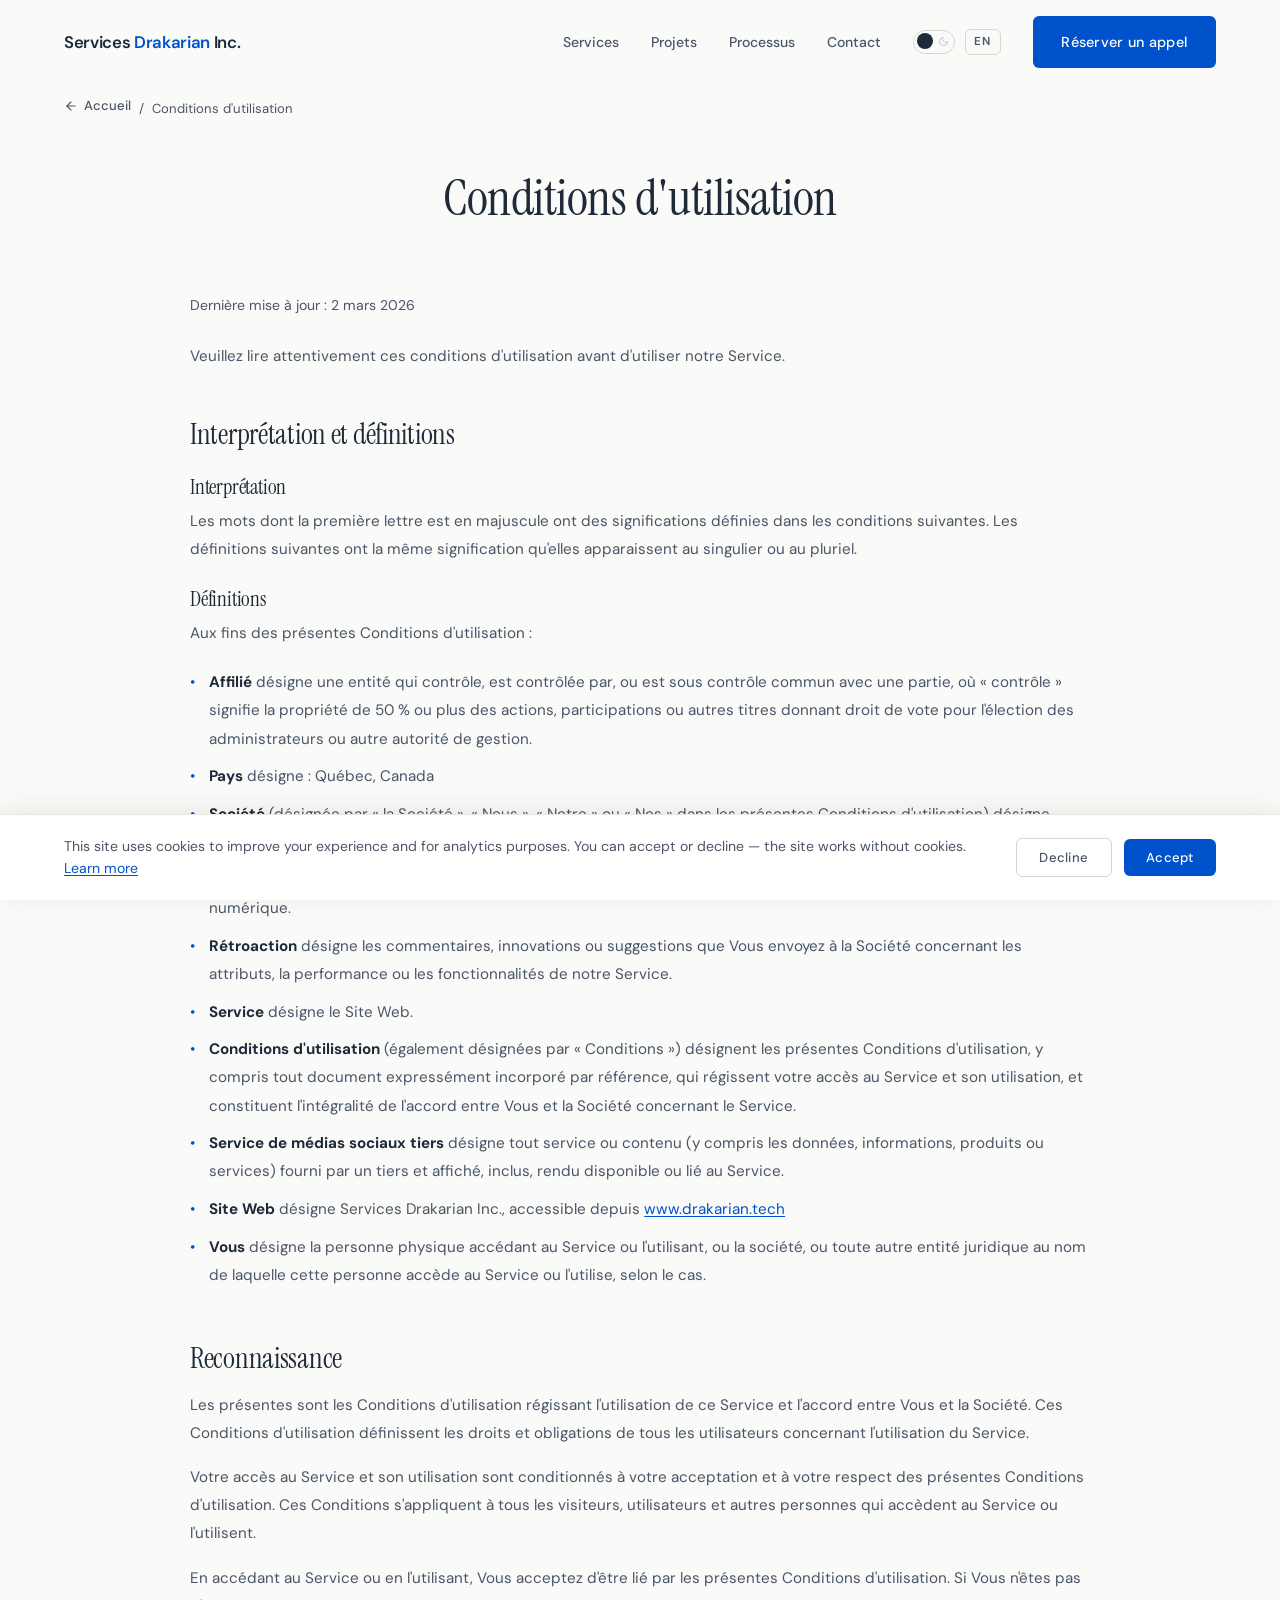
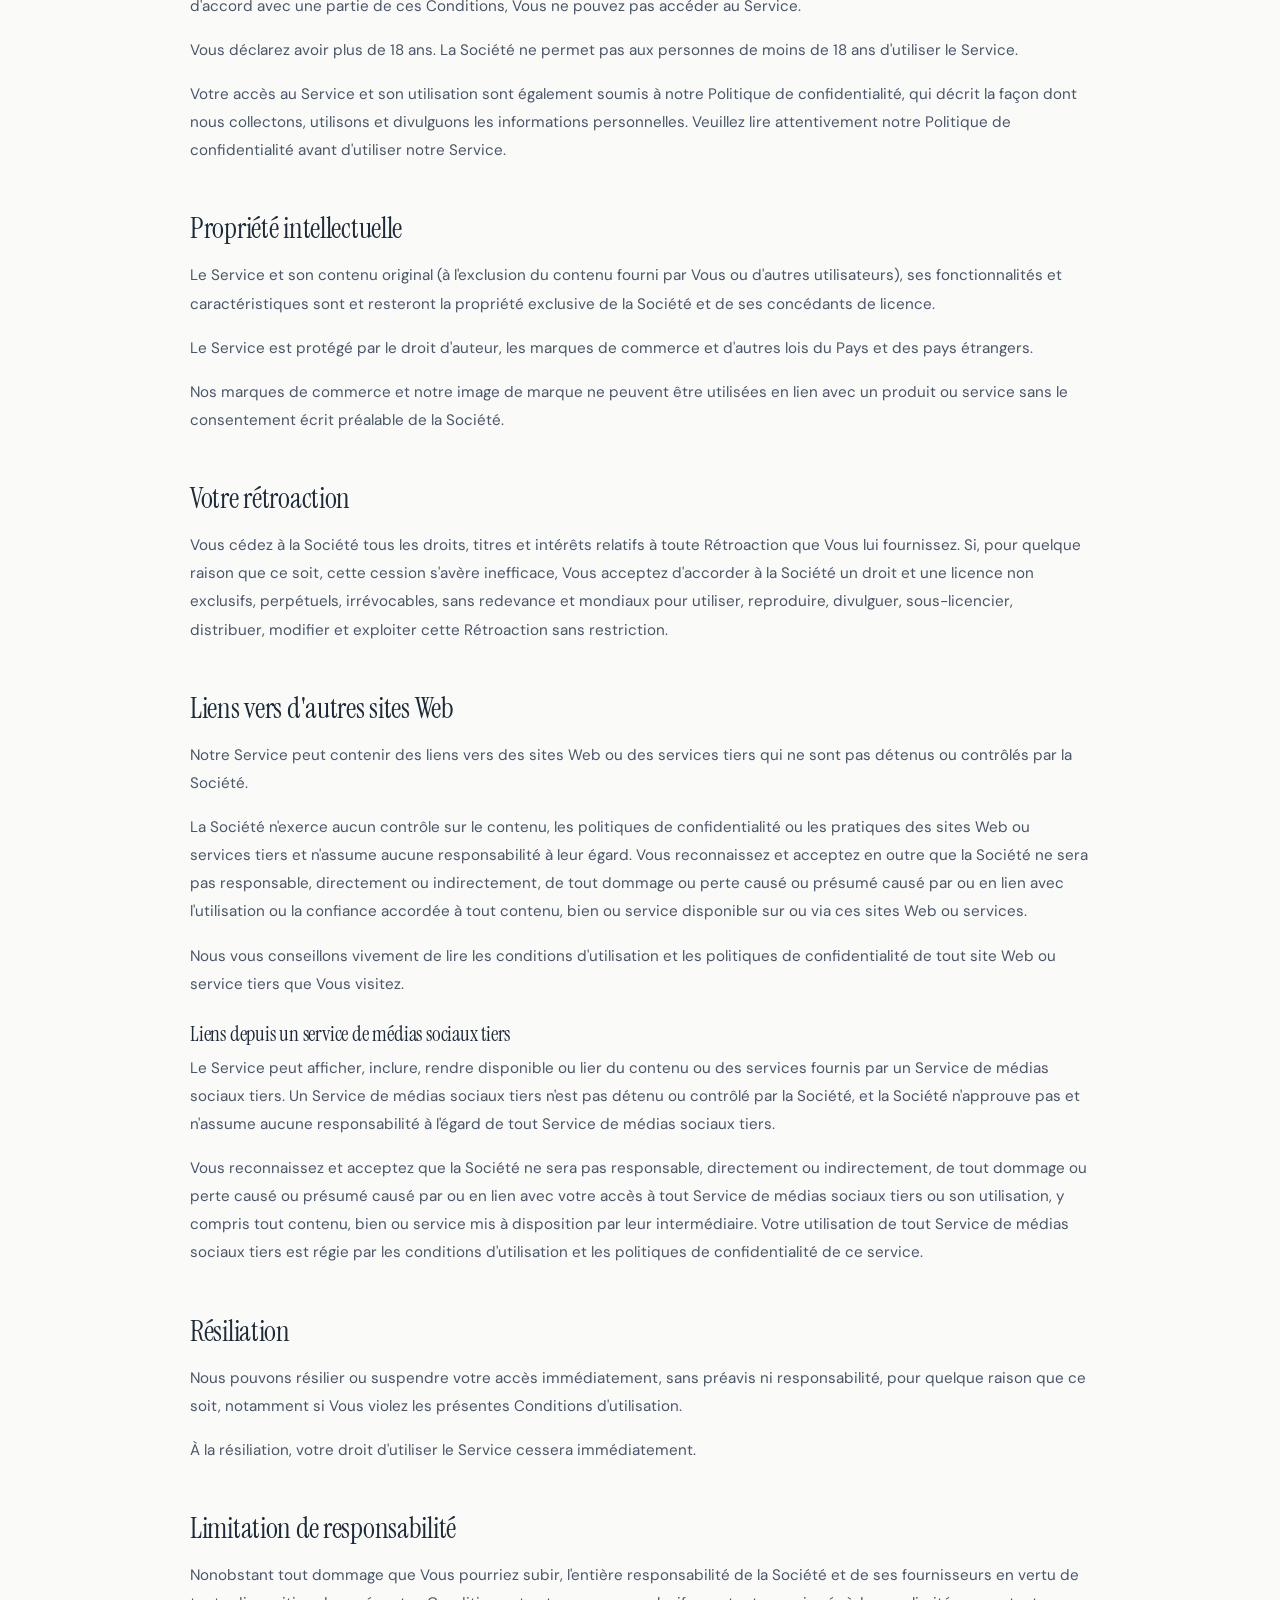
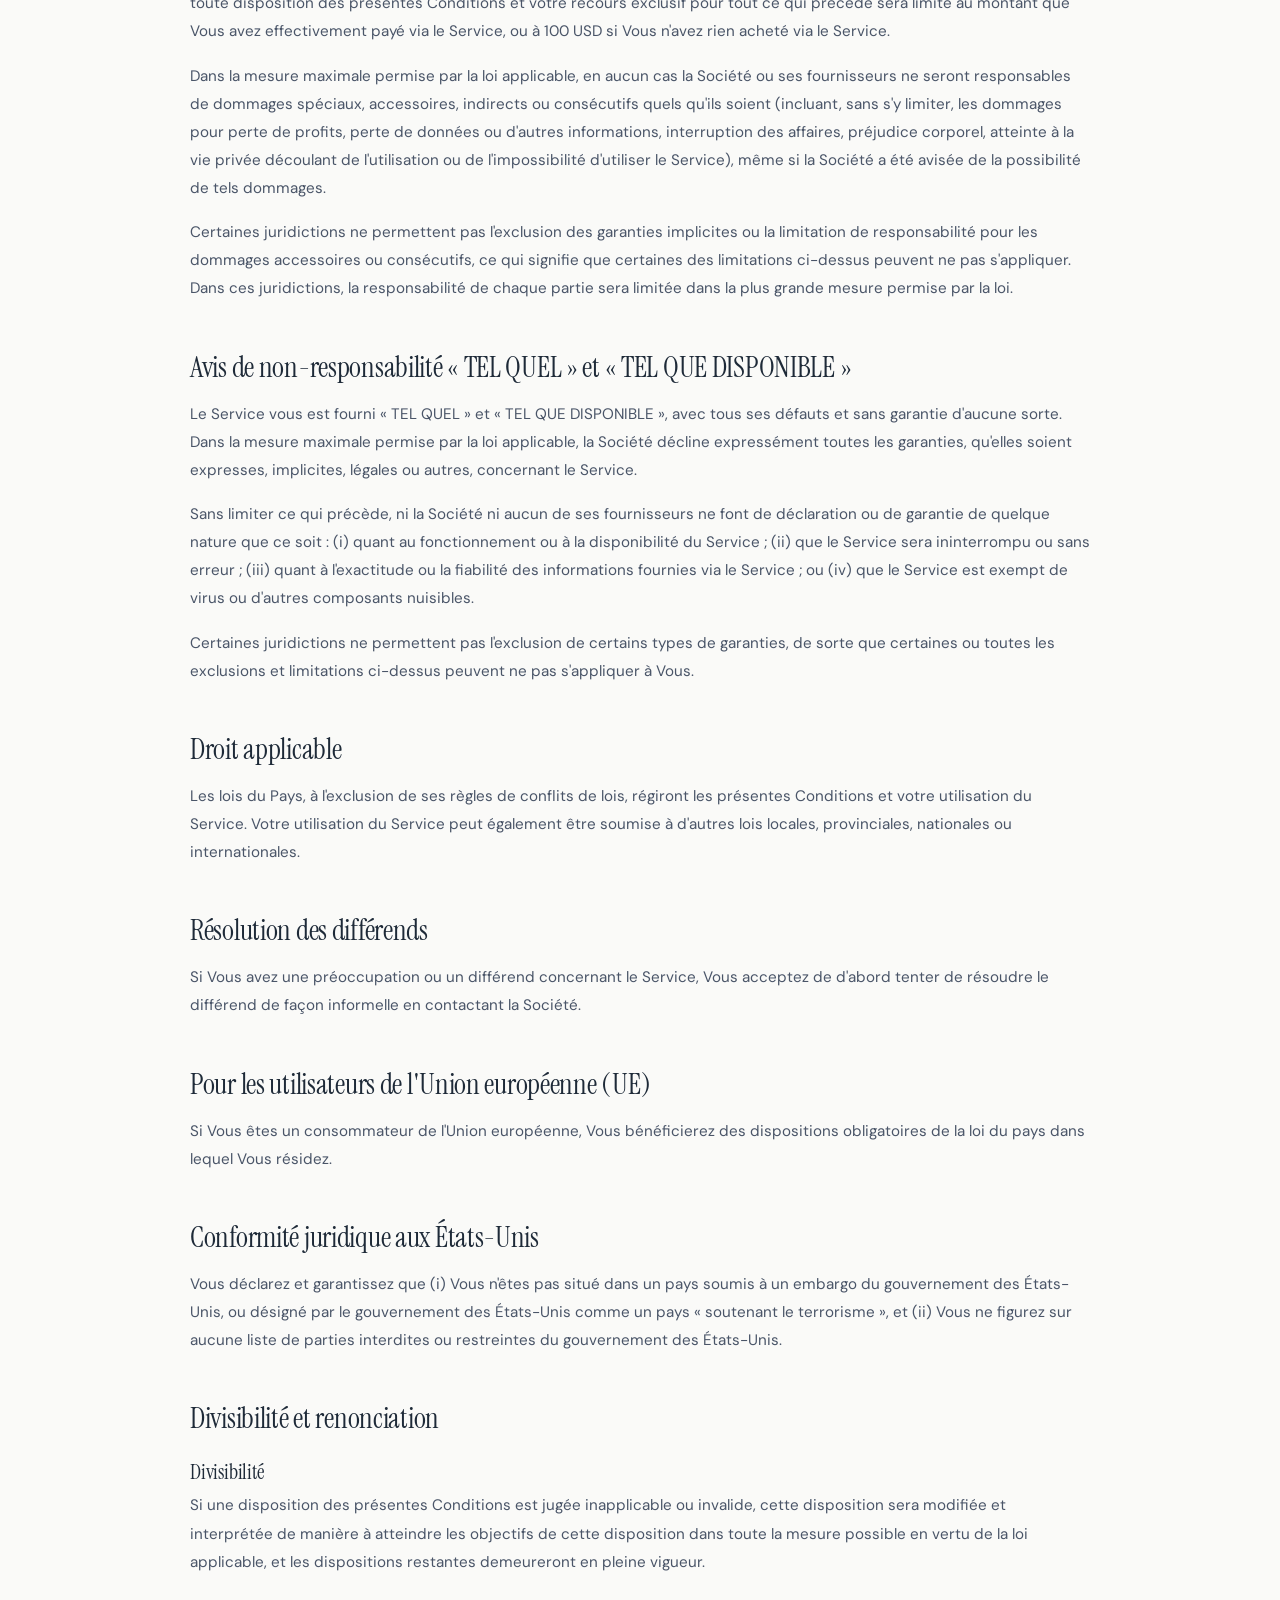
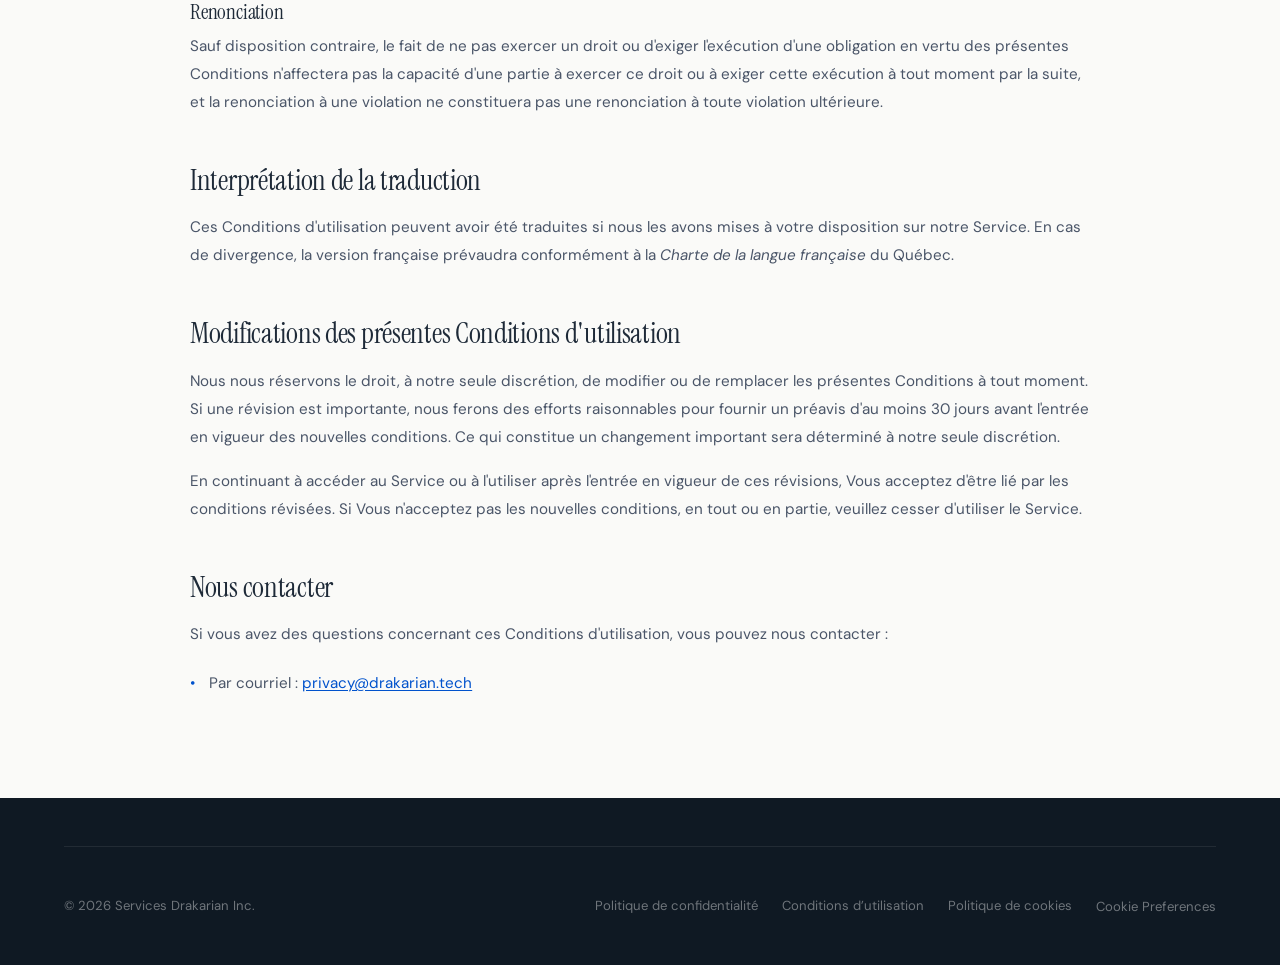
==== commit 52b23f3c: "fixed footer of new pages not folowing index and projects footers" ====
--- a/conditions-utilisation.html
+++ b/conditions-utilisation.html
@@ -127,16 +127,12 @@
     .policy .updated { font-size:0.88rem; color:var(--color-text-secondary); margin-bottom:var(--space-md); }
 
     /* Footer */
-    .footer { padding:var(--space-lg) 0; background:var(--color-bg-dark); }
-    .footer__inner { width:var(--container); margin:0 auto; display:flex; align-items:center; justify-content:space-between; flex-wrap:wrap; gap:1rem; }
-    .footer__copy { font-size:0.82rem; color:rgba(255,255,255,0.4); }
-    .footer__links { display:flex; gap:1.5rem; flex-wrap:wrap; }
-    .footer__links a { font-size:0.82rem; color:rgba(255,255,255,0.4); transition:color var(--transition); }
-    .footer__links a:hover { color:#fff; }
-    .footer__cta { display:inline-flex; align-items:center; gap:0.5rem; padding:0.7rem 1.5rem; background:var(--color-accent); color:#fff; border-radius:var(--radius); font-size:0.88rem; font-weight:500; transition:all var(--transition); }
-    .footer__cta:hover { background:var(--color-accent-hover); transform:translateY(-1px); }
-    .footer__cta svg { width:14px; height:14px; }
-    @media (max-width: 640px) { .footer__inner { flex-direction:column; text-align:center; } .footer__links { justify-content:center; } }
+    .footer-bottom { width:var(--container); margin:0 auto; display:flex; align-items:center; justify-content:space-between; padding-top:var(--space-lg); border-top:1px solid rgba(255,255,255,0.08); position:relative; z-index:1; }
+    .footer-bottom__copy { font-size:0.82rem; color:rgba(255,255,255,0.4); }
+    .footer-bottom__links { display:flex; gap:1.5rem; }
+    .footer-bottom__links a { font-size:0.82rem; color:rgba(255,255,255,0.4); transition:color var(--transition); }
+    .footer-bottom__links a:hover { color:#fff; }
+    @media (max-width: 640px) { .footer-bottom { flex-direction:column; gap:1rem; text-align:center; } }
   </style>
 </head>
 <body>
@@ -300,19 +296,15 @@
   </article>
 
   <!-- Footer -->
-  <footer class="footer">
-    <div class="footer__inner">
-      <div class="footer__copy">&copy; 2026 Services Drakarian Inc.</div>
-      <div class="footer__links">
+  <footer style="padding:var(--space-lg) 0; background:var(--color-bg-dark);">
+    <div class="footer-bottom">
+      <div class="footer-bottom__copy">&copy; 2026 Services Drakarian Inc.</div>
+      <div class="footer-bottom__links">
         <a href="./politique-confidentialite.html">Politique de confidentialit&eacute;</a>
         <a href="./conditions-utilisation.html">Conditions d&rsquo;utilisation</a>
         <a href="./politique-cookies.html">Politique de cookies</a>
+        <button class="cc-prefs-link">Pr&eacute;f&eacute;rences cookies</button>
       </div>
-      <button class="cc-prefs-link">Pr&eacute;f&eacute;rences cookies</button>
-      <a href="./#contact" class="footer__cta">
-        D&eacute;marrer un projet
-        <svg viewBox="0 0 24 24" fill="none" stroke="currentColor" stroke-width="2" stroke-linecap="round" stroke-linejoin="round"><path d="M5 12h14"/><path d="m12 5 7 7-7 7"/></svg>
-      </a>
     </div>
   </footer>
 
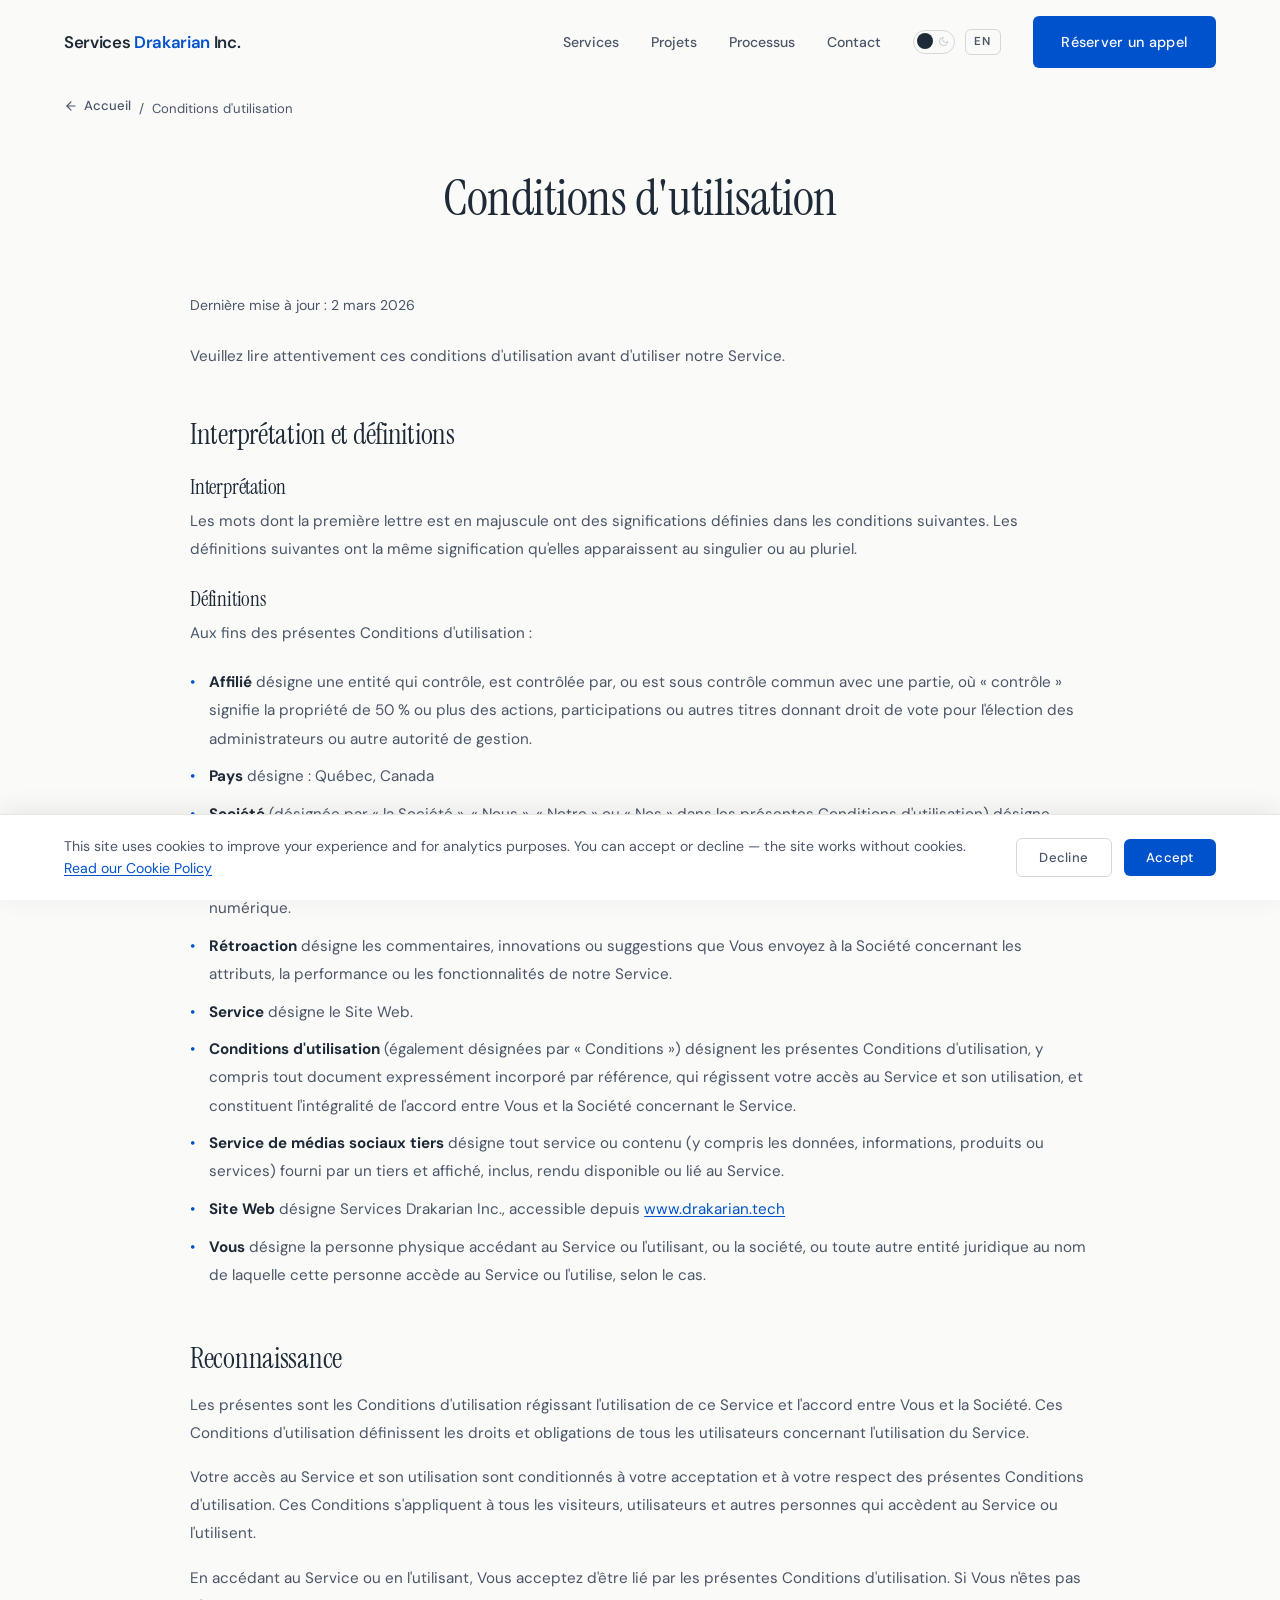
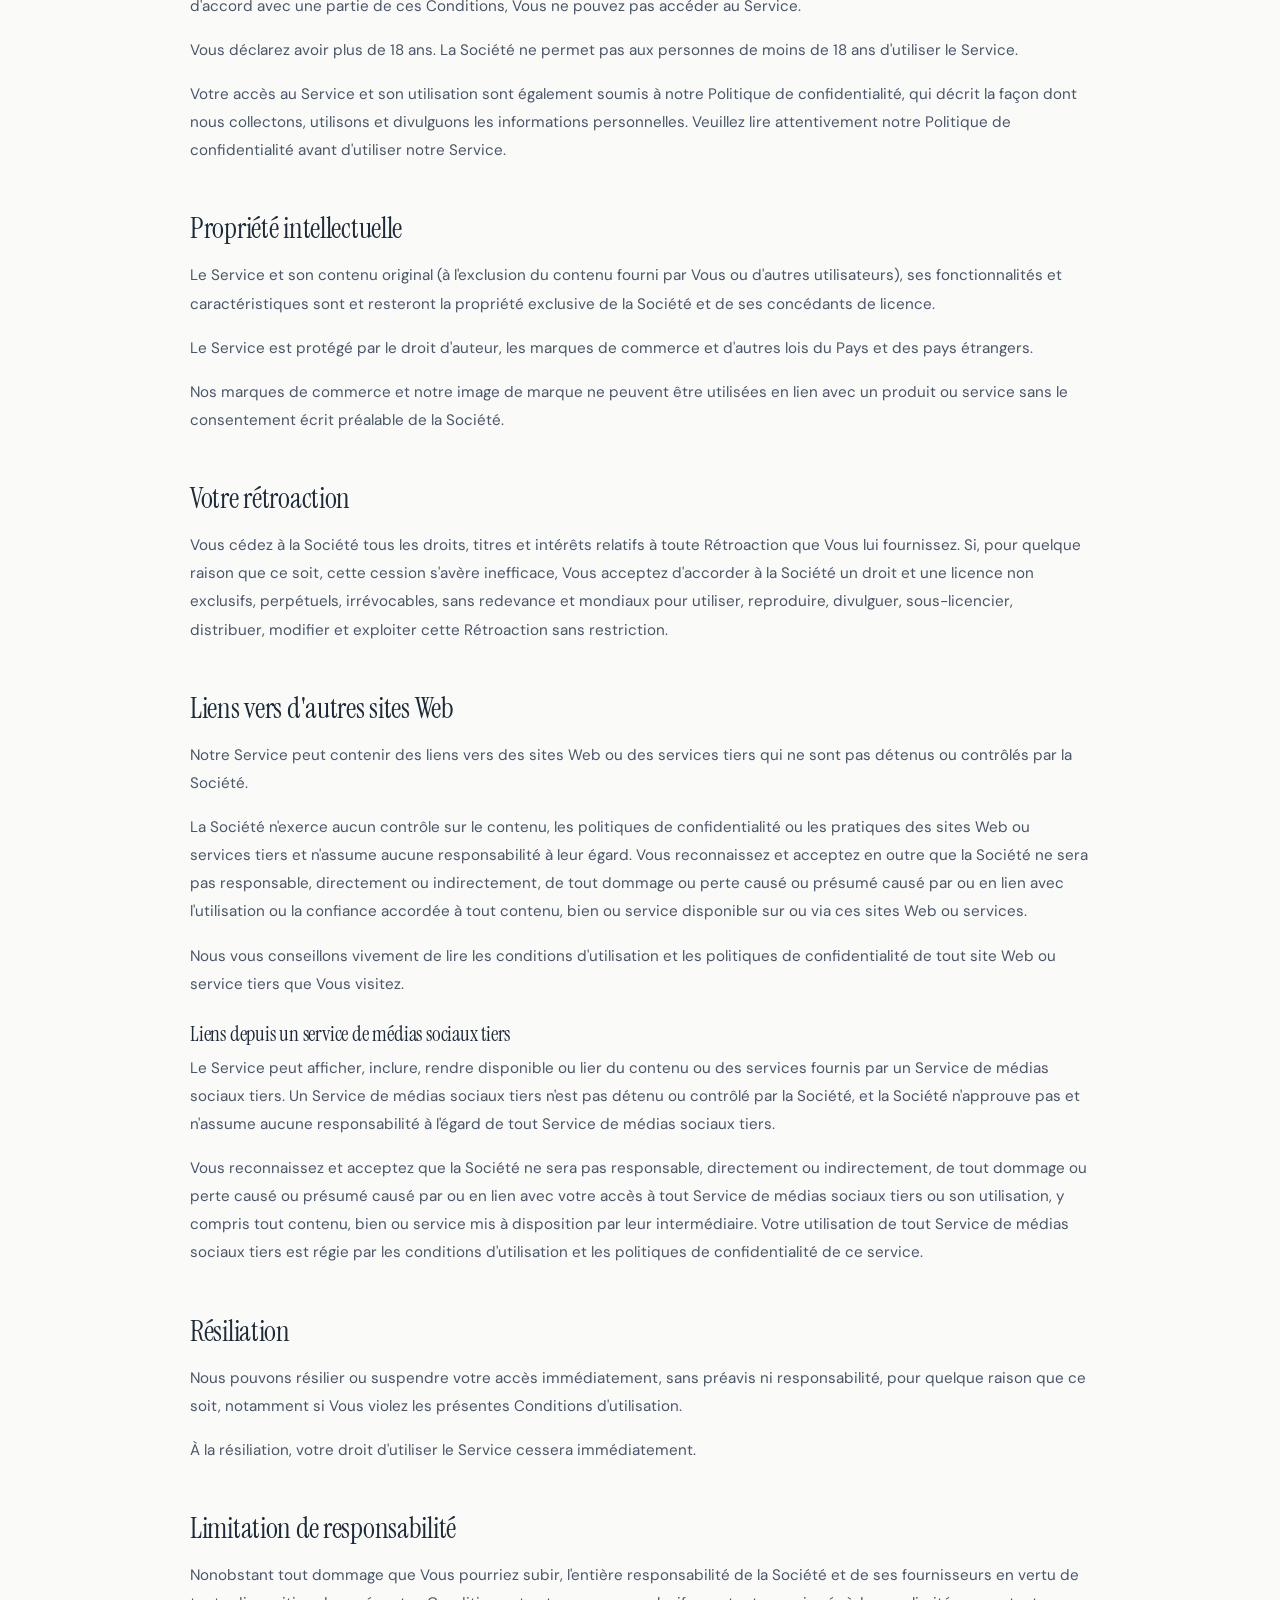
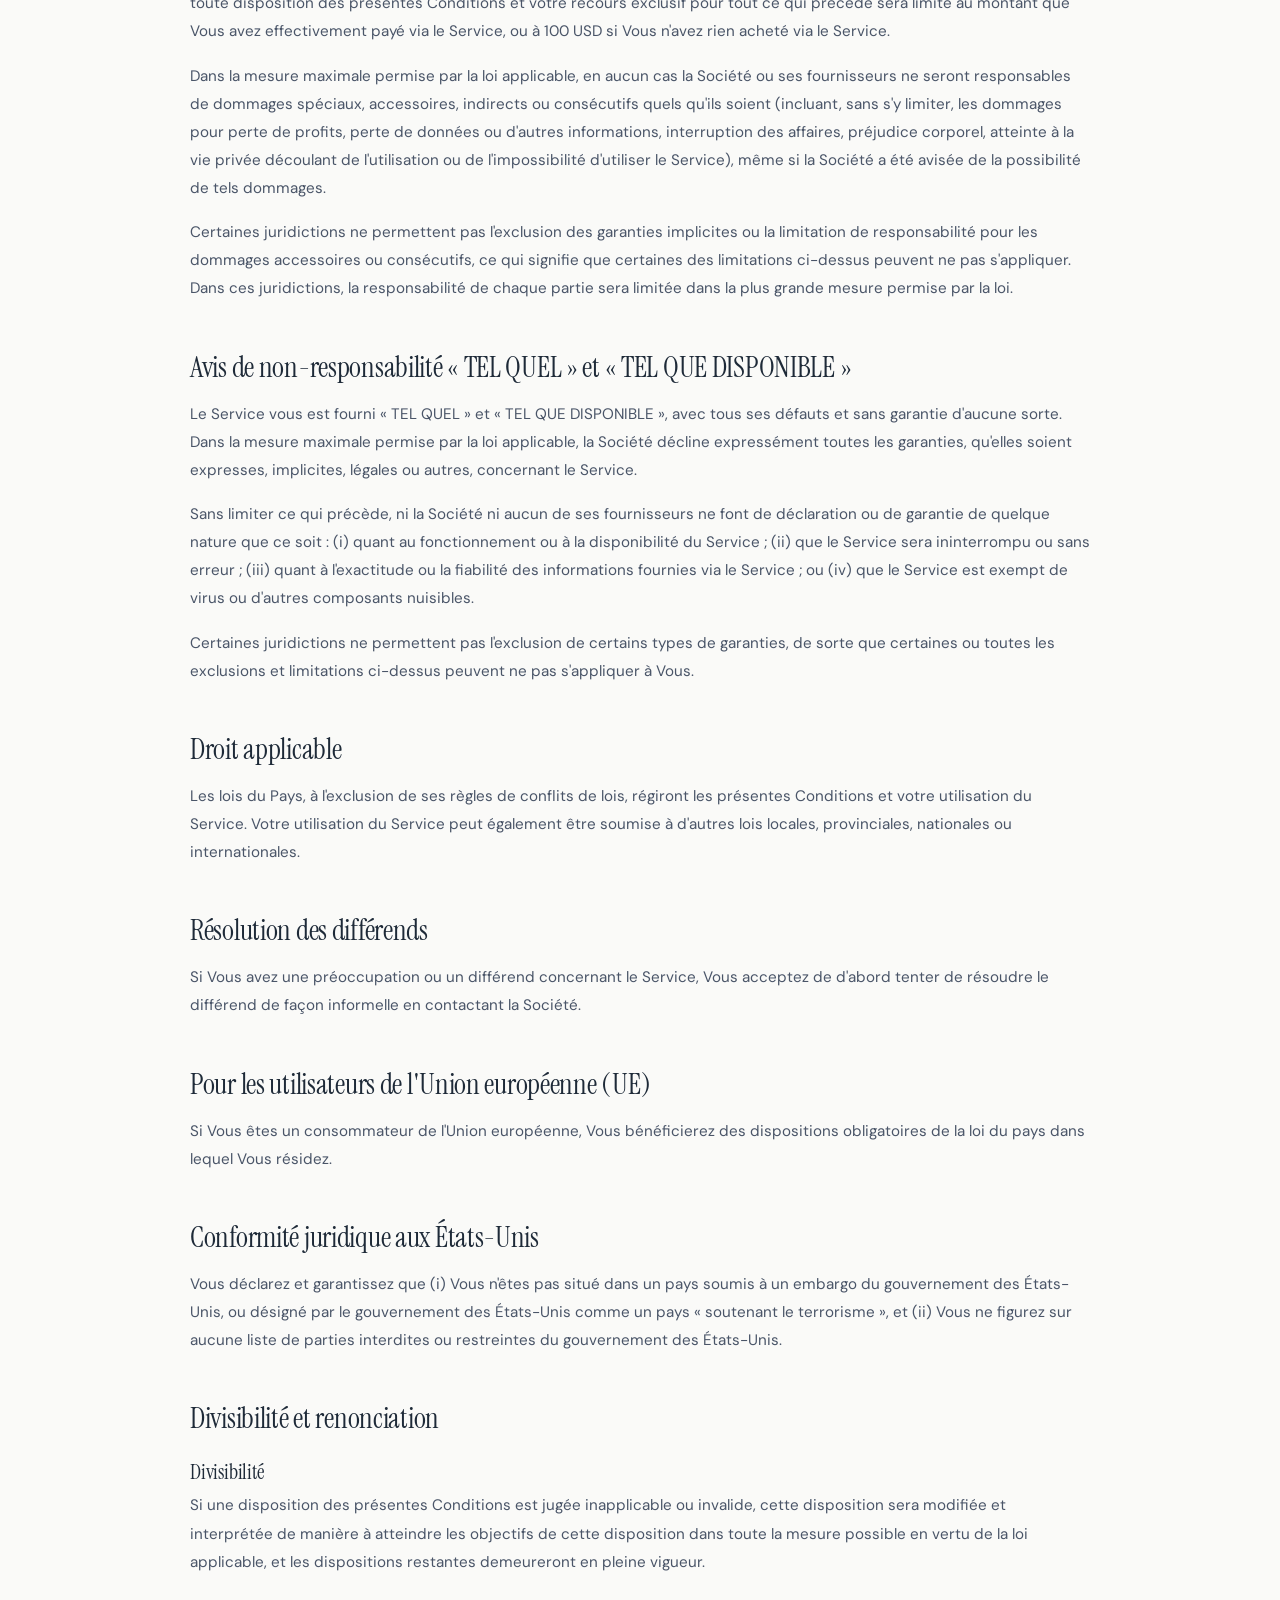
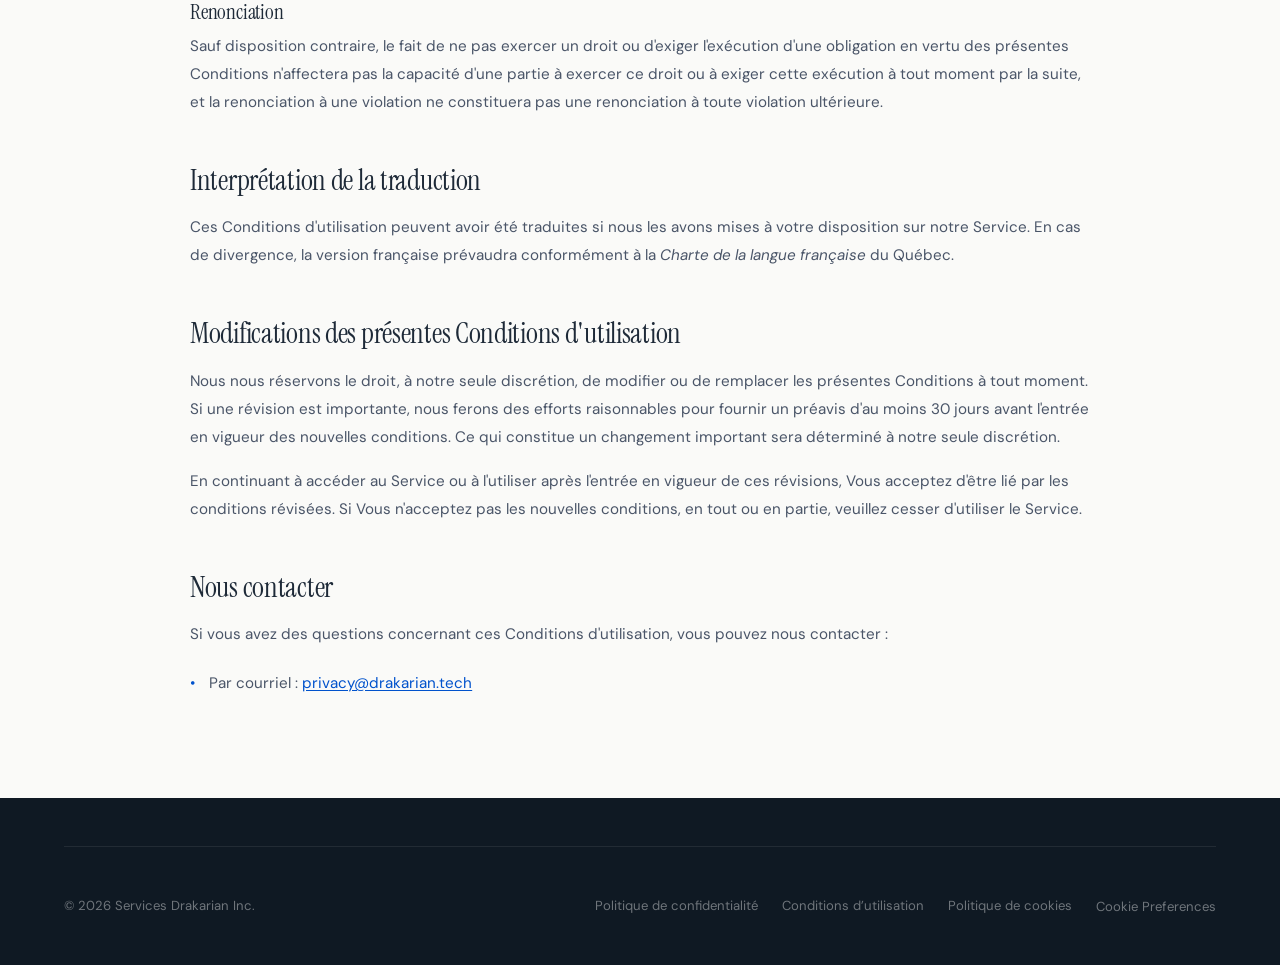
==== commit f7511b02: "refactor: move static assets into /assets and repoint references Move favicons, app-manifest icons, " ====
--- a/conditions-utilisation.html
+++ b/conditions-utilisation.html
@@ -17,13 +17,13 @@
       document.documentElement.setAttribute('data-theme', t);
     })();
   </script>
-  <link rel="icon" type="image/png" href="./favicon-96x96.png" sizes="96x96">
-  <link rel="icon" type="image/svg+xml" href="./favicon.svg">
+  <link rel="icon" type="image/png" href="./assets/favicon-96x96.png" sizes="96x96">
+  <link rel="icon" type="image/svg+xml" href="./assets/favicon.svg">
   <link rel="shortcut icon" href="./favicon.ico">
-  <link rel="apple-touch-icon" sizes="180x180" href="./apple-touch-icon.png">
+  <link rel="apple-touch-icon" sizes="180x180" href="./assets/apple-touch-icon.png">
 
   <!-- Cookie Consent (GDPR / Law 25) -->
-  <link rel="stylesheet" href="./cookie-consent.css">
+  <link rel="stylesheet" href="./assets/cookie-consent.css">
 
   <style>
     :root {
@@ -343,6 +343,6 @@
   </script>
 
   <!-- Cookie Consent (GDPR / Law 25) -->
-  <script src="./cookie-consent.js"></script>
+  <script src="./assets/cookie-consent.js"></script>
 </body>
 </html>
--- a/assets/cookie-consent.css
+++ b/assets/cookie-consent.css
@@ -0,0 +1,174 @@
+/* ===== Cookie Consent Banner ===== */
+/* GDPR / Quebec Law 25 compliant cookie consent banner */
+
+.cc-banner {
+  position: fixed;
+  bottom: 0;
+  left: 0;
+  right: 0;
+  z-index: 10000;
+  background: var(--color-card-bg);
+  border-top: 1px solid var(--color-border-light);
+  box-shadow: 0 -4px 24px rgba(0, 0, 0, 0.08);
+  padding: 1.25rem 0;
+  opacity: 0;
+  transform: translateY(100%);
+  transition: opacity 0.4s ease, transform 0.4s ease;
+  pointer-events: none;
+}
+
+.cc-banner.cc-visible {
+  opacity: 1;
+  transform: translateY(0);
+  pointer-events: auto;
+}
+
+[data-theme="dark"] .cc-banner {
+  box-shadow: 0 -4px 24px rgba(0, 0, 0, 0.3);
+}
+
+.cc-banner__inner {
+  width: min(1200px, 90vw);
+  margin: 0 auto;
+  display: flex;
+  align-items: center;
+  justify-content: space-between;
+  gap: 1.5rem;
+}
+
+.cc-banner__text {
+  font-family: var(--font-body);
+  font-size: 0.88rem;
+  line-height: 1.6;
+  color: var(--color-text-secondary);
+  flex: 1;
+}
+
+.cc-banner__actions {
+  display: flex;
+  align-items: center;
+  gap: 0.75rem;
+  flex-shrink: 0;
+}
+
+.cc-btn {
+  font-family: var(--font-body);
+  font-size: 0.82rem;
+  font-weight: 500;
+  letter-spacing: 0.02em;
+  padding: 0.6rem 1.4rem;
+  border-radius: var(--radius);
+  cursor: pointer;
+  border: none;
+  transition: all 0.3s cubic-bezier(0.4, 0, 0.2, 1);
+  white-space: nowrap;
+}
+
+.cc-btn--accept {
+  background: var(--color-accent);
+  color: #fff;
+}
+
+.cc-btn--accept:hover {
+  background: var(--color-accent-hover);
+  transform: translateY(-1px);
+  box-shadow: 0 4px 20px rgba(0, 82, 204, 0.3);
+}
+
+[data-theme="dark"] .cc-btn--accept:hover {
+  box-shadow: 0 4px 20px rgba(68, 147, 248, 0.25);
+}
+
+.cc-btn--decline {
+  background: transparent;
+  color: var(--color-text-secondary);
+  border: 1.5px solid var(--color-border);
+}
+
+.cc-btn--decline:hover {
+  border-color: var(--color-text-secondary);
+  color: var(--color-text);
+}
+
+/* Calendly declined fallback message */
+.calendly-fallback {
+  display: flex;
+  flex-direction: column;
+  align-items: center;
+  justify-content: center;
+  text-align: center;
+  padding: 2rem;
+  height: 100%;
+  min-height: 700px;
+}
+
+.calendly-fallback__text {
+  font-family: var(--font-body);
+  font-size: 0.95rem;
+  line-height: 1.7;
+  color: rgba(255, 255, 255, 0.5);
+  max-width: 320px;
+  margin-bottom: 1.25rem;
+}
+
+.calendly-fallback__link {
+  display: inline-flex;
+  align-items: center;
+  gap: 0.5rem;
+  padding: 0.7rem 1.5rem;
+  background: var(--color-accent);
+  color: #fff;
+  border-radius: var(--radius);
+  font-family: var(--font-body);
+  font-size: 0.88rem;
+  font-weight: 500;
+  transition: all 0.3s cubic-bezier(0.4, 0, 0.2, 1);
+}
+
+.calendly-fallback__link:hover {
+  background: var(--color-accent-hover);
+  transform: translateY(-1px);
+}
+
+.calendly-fallback__link svg {
+  width: 14px;
+  height: 14px;
+}
+
+/* Footer cookie preferences link */
+.cc-prefs-link {
+  font-size: 0.82rem;
+  color: rgba(255, 255, 255, 0.4);
+  transition: color 0.3s cubic-bezier(0.4, 0, 0.2, 1);
+  cursor: pointer;
+  background: none;
+  border: none;
+  font-family: var(--font-body);
+  padding: 0;
+}
+
+.cc-prefs-link:hover {
+  color: #fff;
+}
+
+/* projects.html footer variant */
+.footer .cc-prefs-link {
+  font-size: 0.82rem;
+  color: rgba(255, 255, 255, 0.4);
+}
+
+.footer .cc-prefs-link:hover {
+  color: #fff;
+}
+
+@media (max-width: 640px) {
+  .cc-banner__inner {
+    flex-direction: column;
+    text-align: center;
+  }
+
+  .cc-banner__actions {
+    width: 100%;
+    justify-content: center;
+  }
+}
